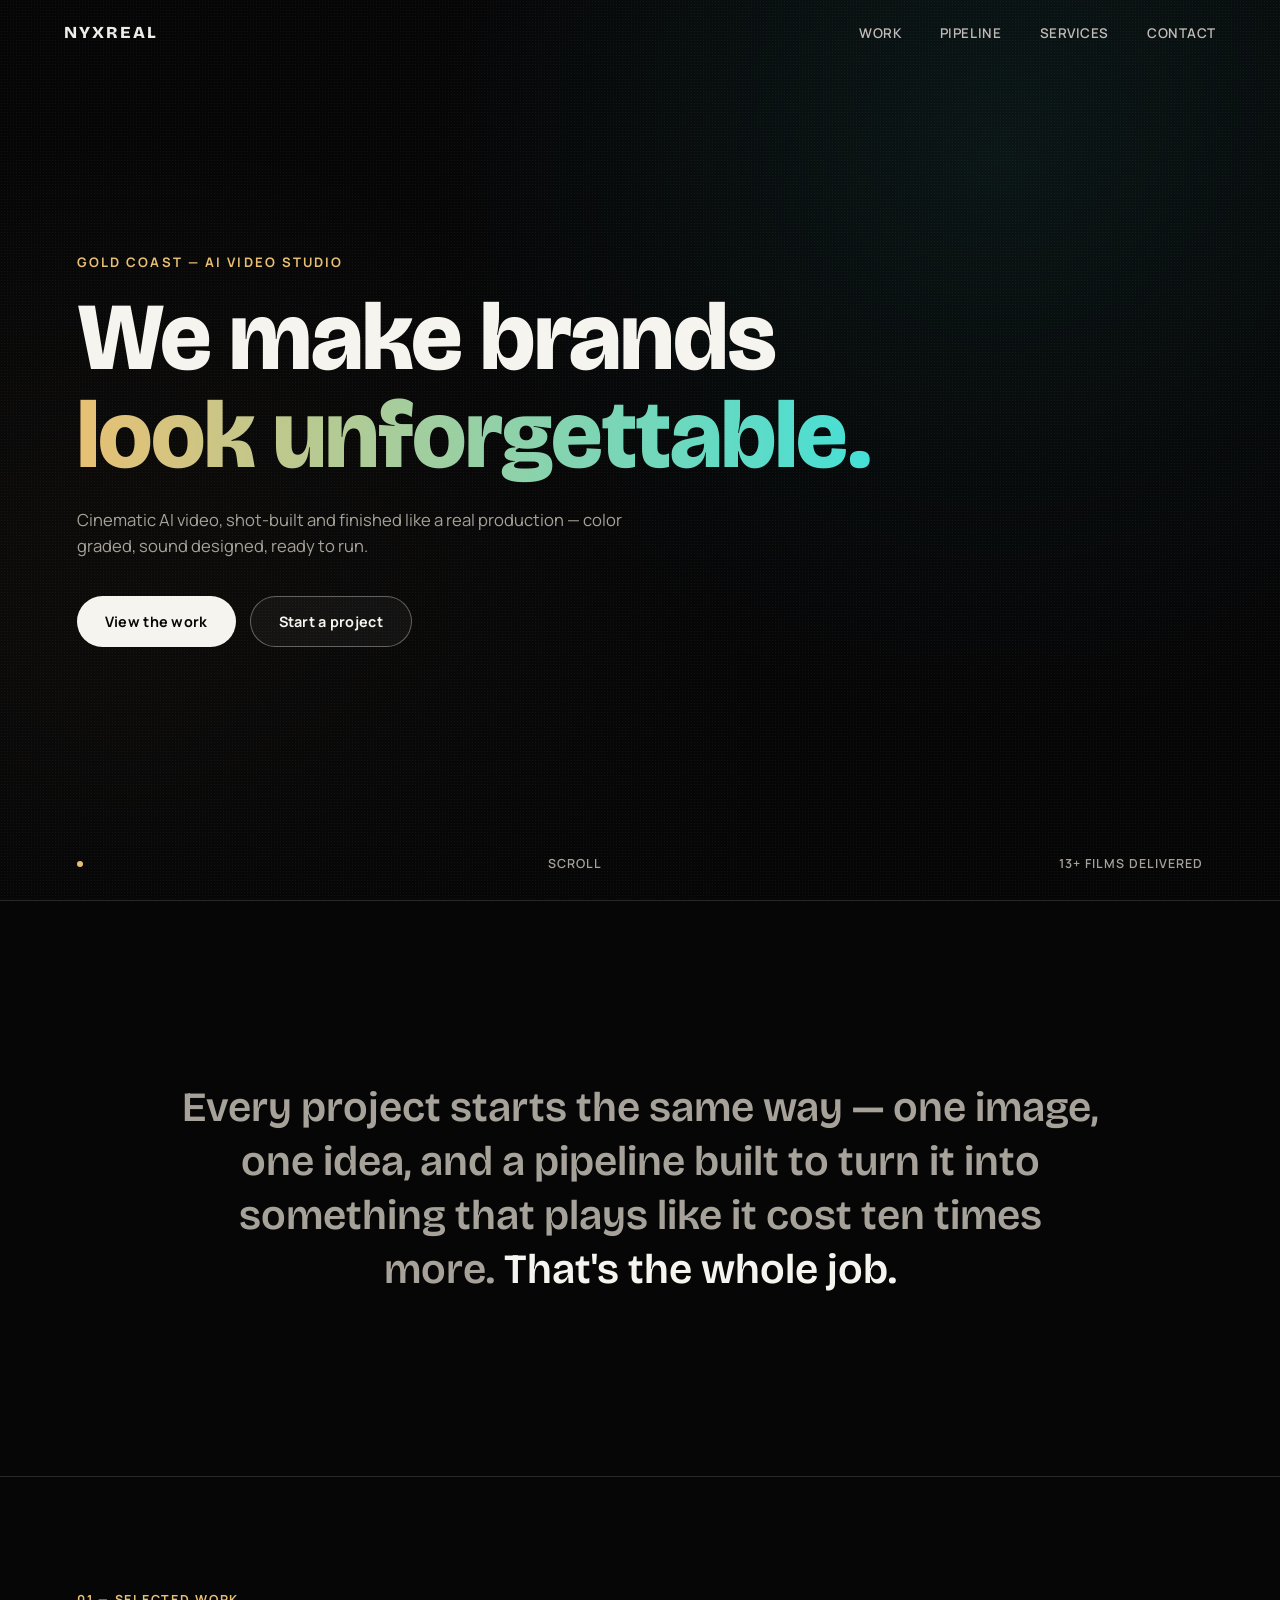
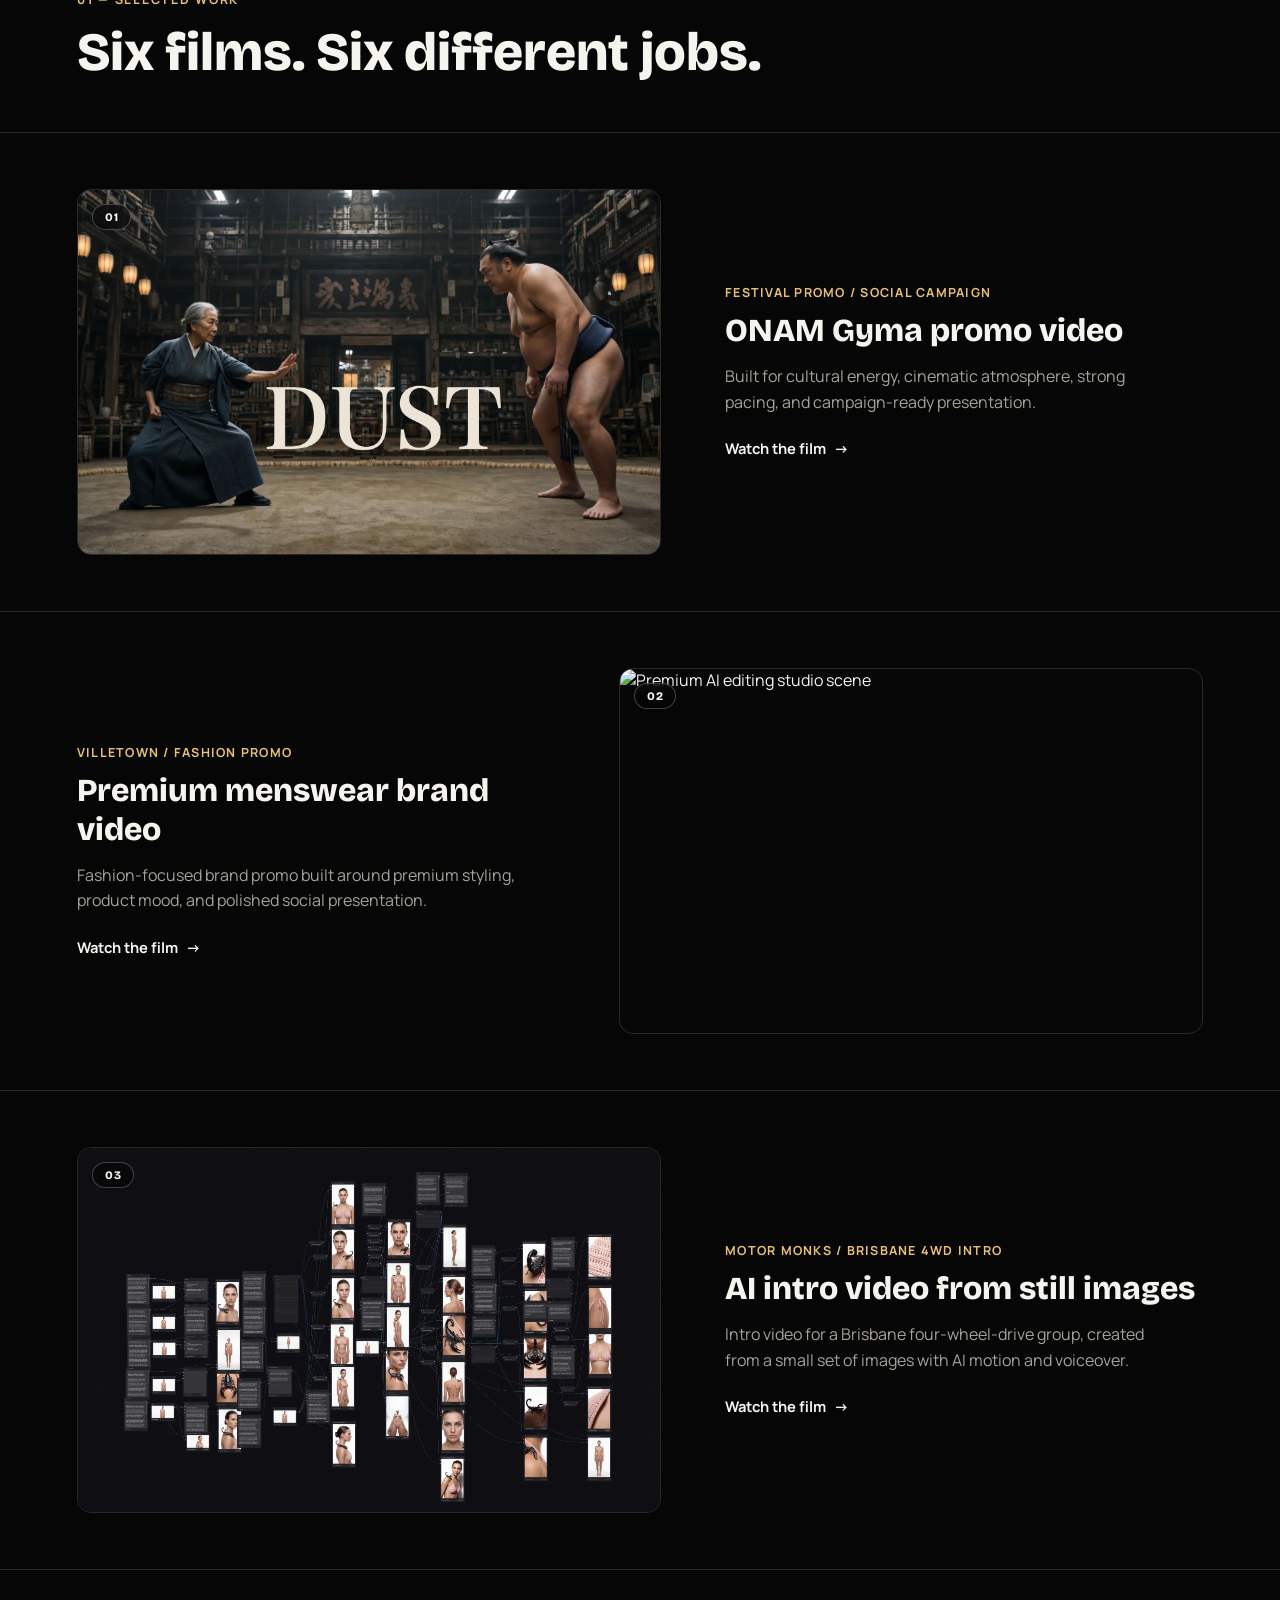
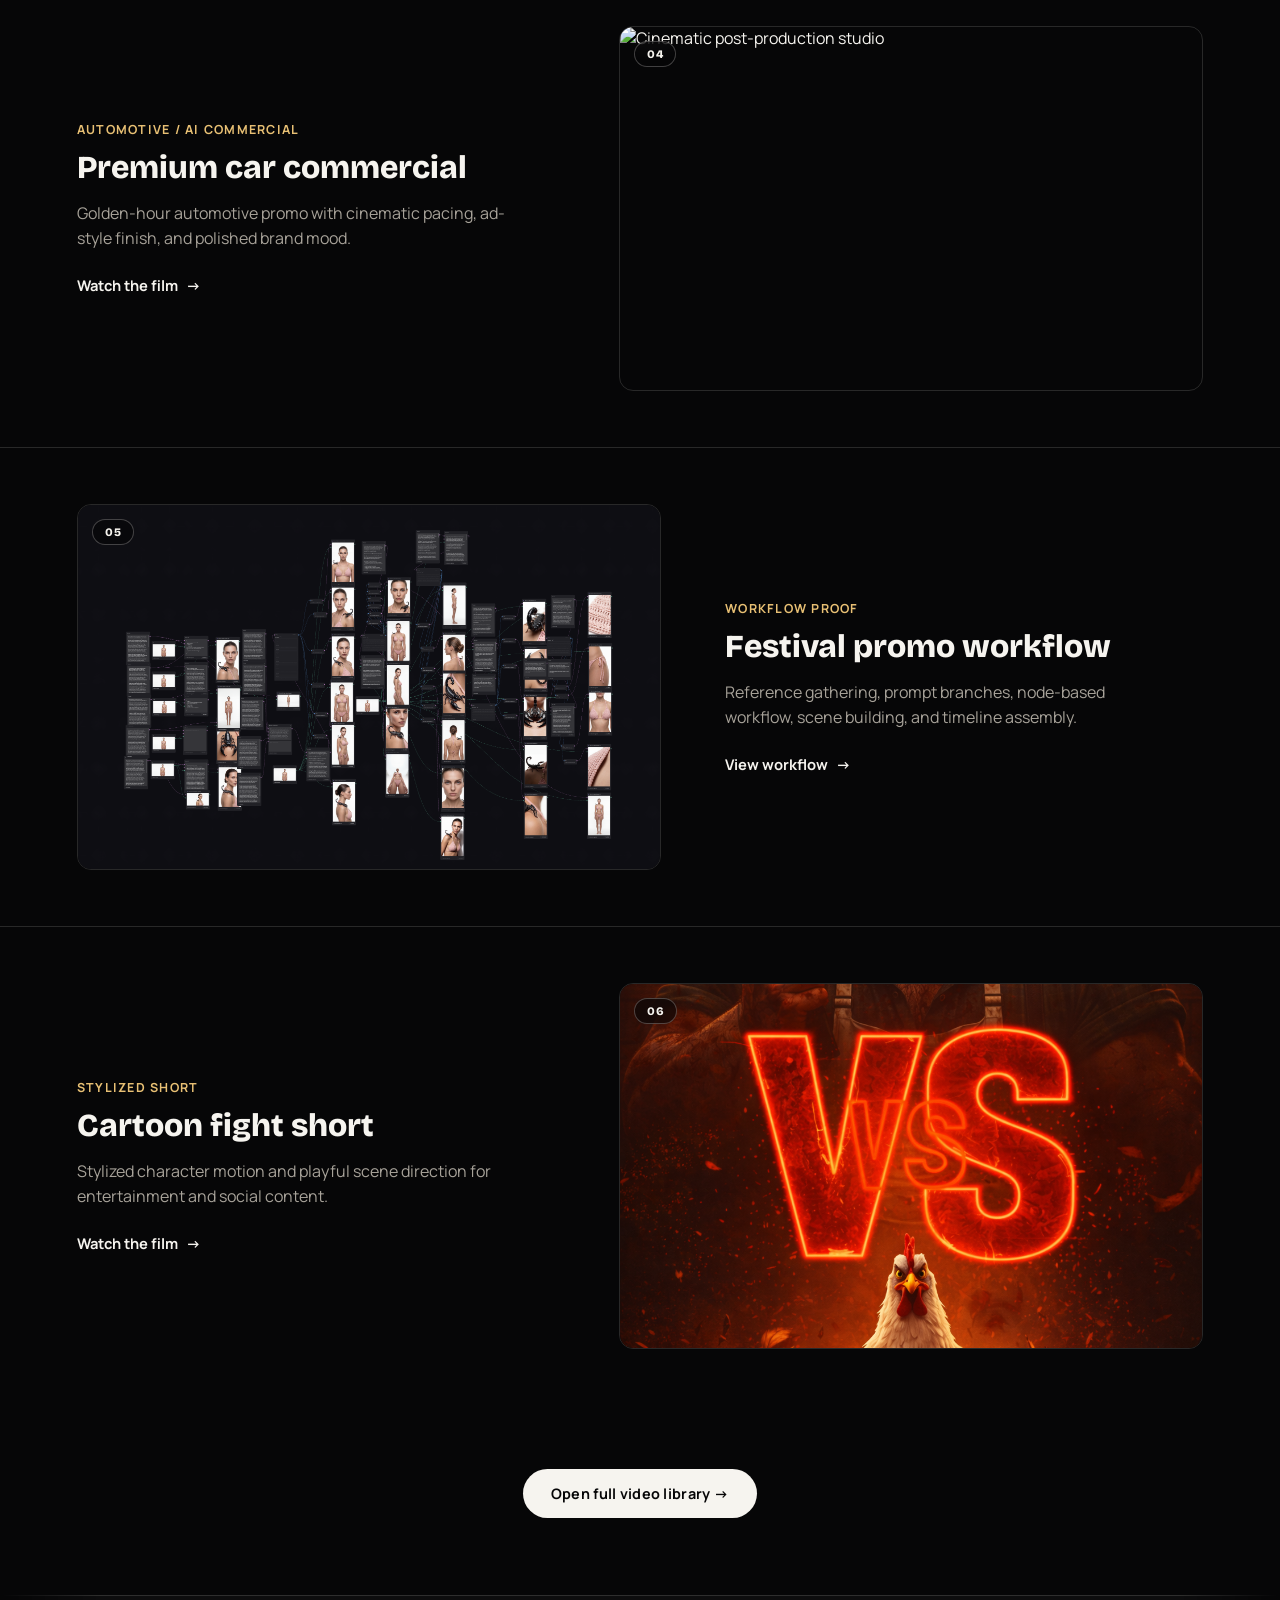
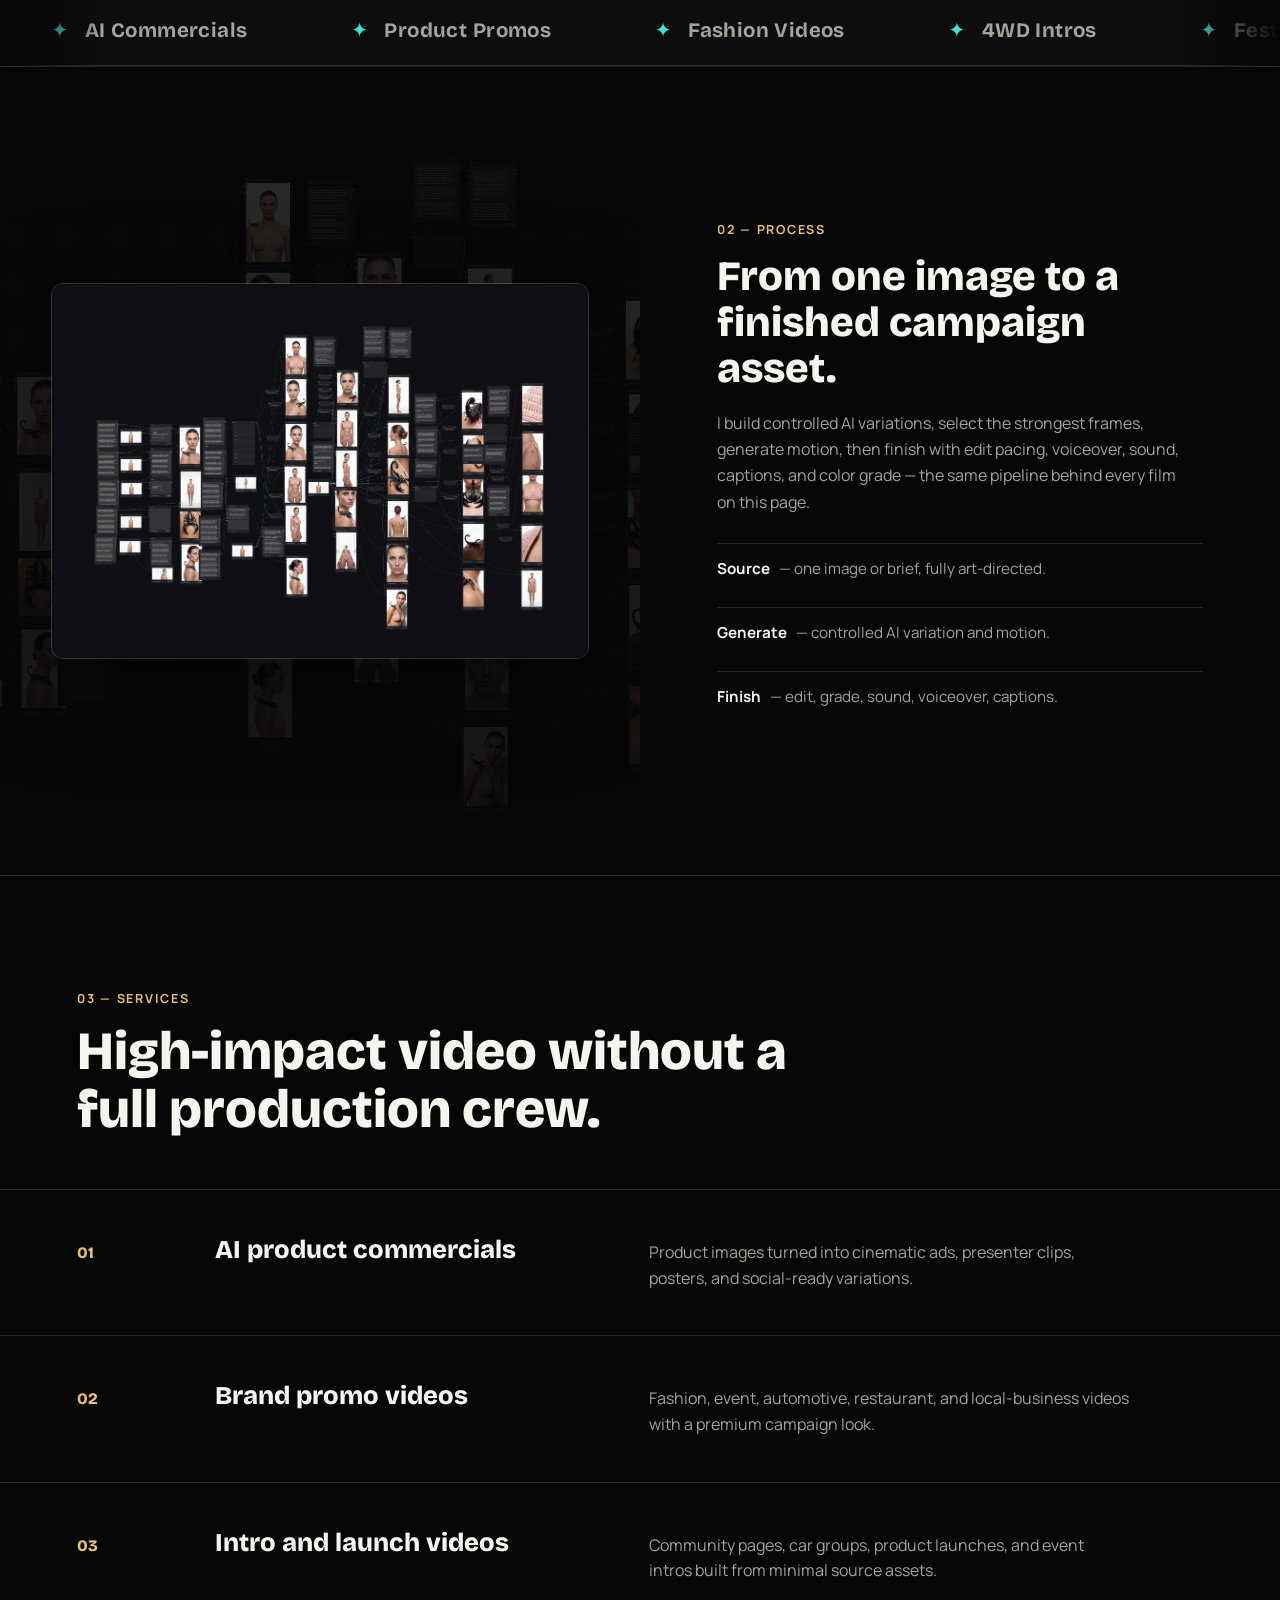
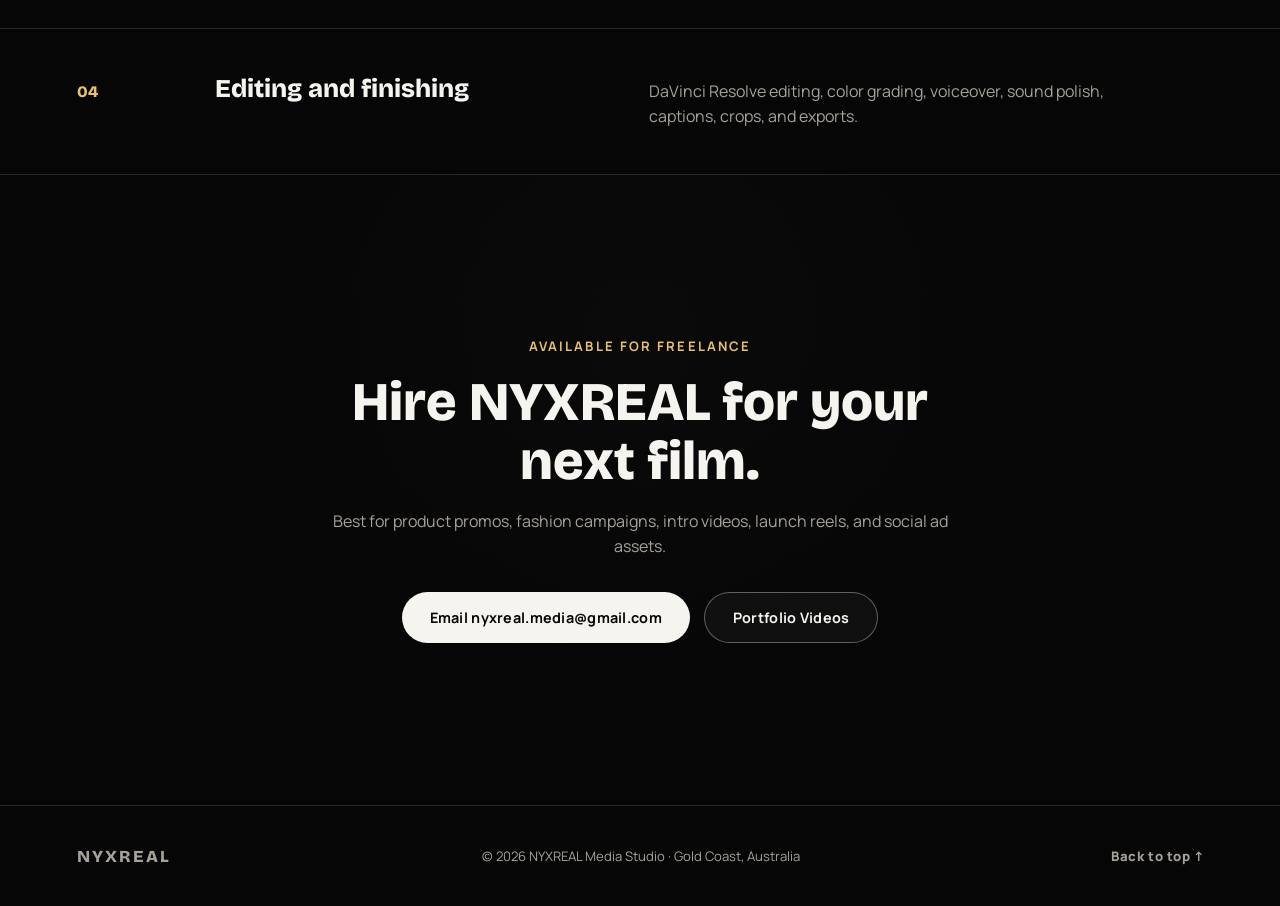
==== nyxreal-github-vercel-portfolio/new-portfolio.html @ f6c35527 "Add new cinematic portfolio (new-portfolio.html)" ====
<!doctype html>
<html lang="en">
  <head>
    <meta charset="utf-8" />
    <meta name="viewport" content="width=device-width, initial-scale=1" />
    <title>NYXREAL — Cinematic AI Video Studio</title>
    <meta
      name="description"
      content="NYXREAL Media Studio creates cinematic AI videos, product promos, brand films, intro videos, DaVinci Resolve edits, color grades, voiceovers, and social campaigns."
    />
    <link rel="preconnect" href="https://fonts.googleapis.com" />
    <link rel="preconnect" href="https://fonts.gstatic.com" crossorigin />
    <link
      href="https://fonts.googleapis.com/css2?family=Bricolage+Grotesque:wght@500;700;800&family=Manrope:wght@400;500;600;700;800&display=swap"
      rel="stylesheet"
    />
    <link rel="stylesheet" href="new-portfolio.css" />
  </head>
  <body>
    <header class="np-header">
      <a class="np-brand" href="#top" aria-label="NYXREAL Media Studio">NYXREAL</a>
      <button class="np-menu-btn" type="button" aria-expanded="false" aria-controls="np-nav">
        <span></span><span></span><span></span>
      </button>
      <nav class="np-nav" id="np-nav" aria-label="Primary navigation">
        <a href="#work">Work</a>
        <a href="#pipeline">Pipeline</a>
        <a href="#services">Services</a>
        <a href="#contact">Contact</a>
      </nav>
    </header>

    <main id="top">
      <!-- HERO -->
      <section class="np-hero" id="hero">
        <video class="np-bg-video" autoplay muted loop playsinline poster="assets/nyxreal-higgsfield-hero.png">
          <source src="https://cdn.openart.ai/openart-ai/production/2026-06/create-video/T88USujcOOt7A8rdBloU/02178230003416400000000000000000000ffffc0a841ada537bb_1782300208190_f89e0dc1.mp4" type="video/mp4" />
        </video>
        <div class="np-hero-scrim"></div>
        <div class="np-hero-grain"></div>

        <div class="np-hero-content">
          <p class="np-kicker">Gold Coast — AI Video Studio</p>
          <h1 class="np-hero-title">
            We make brands<br />
            <span>look unforgettable.</span>
          </h1>
          <p class="np-hero-sub">
            Cinematic AI video, shot-built and finished like a real production —
            color graded, sound designed, ready to run.
          </p>
          <div class="np-hero-actions">
            <a class="np-btn np-btn-fill" href="#work">View the work</a>
            <a class="np-btn np-btn-line" href="#contact">Start a project</a>
          </div>
        </div>

        <div class="np-hero-foot">
          <span class="np-scroll-dot"></span>
          <span>Scroll</span>
          <span class="np-hero-count">13+ films delivered</span>
        </div>
      </section>

      <!-- STATEMENT -->
      <section class="np-statement">
        <p>
          Every project starts the same way — one image, one idea, and a pipeline
          built to turn it into something that plays like it cost ten times more.
          <span>That's the whole job.</span>
        </p>
      </section>

      <!-- WORK -->
      <section class="np-work" id="work">
        <div class="np-section-label">
          <span class="np-tag">01 — Selected work</span>
          <h2>Six films. Six different jobs.</h2>
        </div>

        <article class="np-row">
          <div class="np-row-media">
            <img src="assets/still-sumo.jpg" alt="Festival promo cinematic still" />
            <span class="np-row-num">01</span>
          </div>
          <div class="np-row-copy">
            <p class="np-row-tag">Festival promo / social campaign</p>
            <h3>ONAM Gyma promo video</h3>
            <p>Built for cultural energy, cinematic atmosphere, strong pacing, and campaign-ready presentation.</p>
            <a class="np-row-link" href="https://drive.google.com/drive/folders/1z0q8BEkVdPZJqW-lro8Zuuxe_xa-SiEV" target="_blank" rel="noreferrer">Watch the film <span>→</span></a>
          </div>
        </article>

        <article class="np-row np-row-rev">
          <div class="np-row-media">
            <img src="assets/nyxreal-higgsfield-hero.png" alt="Premium AI editing studio scene" />
            <span class="np-row-num">02</span>
          </div>
          <div class="np-row-copy">
            <p class="np-row-tag">Villetown / fashion promo</p>
            <h3>Premium menswear brand video</h3>
            <p>Fashion-focused brand promo built around premium styling, product mood, and polished social presentation.</p>
            <a class="np-row-link" href="https://drive.google.com/drive/folders/1z0q8BEkVdPZJqW-lro8Zuuxe_xa-SiEV" target="_blank" rel="noreferrer">Watch the film <span>→</span></a>
          </div>
        </article>

        <article class="np-row">
          <div class="np-row-media">
            <img src="assets/pipeline-figmaweavy.png" alt="AI production workflow board" />
            <span class="np-row-num">03</span>
          </div>
          <div class="np-row-copy">
            <p class="np-row-tag">Motor Monks / Brisbane 4WD intro</p>
            <h3>AI intro video from still images</h3>
            <p>Intro video for a Brisbane four-wheel-drive group, created from a small set of images with AI motion and voiceover.</p>
            <a class="np-row-link" href="https://drive.google.com/drive/folders/1z0q8BEkVdPZJqW-lro8Zuuxe_xa-SiEV" target="_blank" rel="noreferrer">Watch the film <span>→</span></a>
          </div>
        </article>

        <article class="np-row np-row-rev">
          <div class="np-row-media">
            <img src="assets/nyxreal-higgsfield-hero.png" alt="Cinematic post-production studio" />
            <span class="np-row-num">04</span>
          </div>
          <div class="np-row-copy">
            <p class="np-row-tag">Automotive / AI commercial</p>
            <h3>Premium car commercial</h3>
            <p>Golden-hour automotive promo with cinematic pacing, ad-style finish, and polished brand mood.</p>
            <a class="np-row-link" href="https://drive.google.com/drive/folders/1z0q8BEkVdPZJqW-lro8Zuuxe_xa-SiEV" target="_blank" rel="noreferrer">Watch the film <span>→</span></a>
          </div>
        </article>

        <article class="np-row">
          <div class="np-row-media">
            <img src="assets/pipeline-figmaweavy.png" alt="AI workflow board showing scene generation" />
            <span class="np-row-num">05</span>
          </div>
          <div class="np-row-copy">
            <p class="np-row-tag">Workflow proof</p>
            <h3>Festival promo workflow</h3>
            <p>Reference gathering, prompt branches, node-based workflow, scene building, and timeline assembly.</p>
            <a class="np-row-link" href="https://drive.google.com/drive/folders/1z0q8BEkVdPZJqW-lro8Zuuxe_xa-SiEV" target="_blank" rel="noreferrer">View workflow <span>→</span></a>
          </div>
        </article>

        <article class="np-row np-row-rev">
          <div class="np-row-media">
            <img src="assets/chicken-cover.png" alt="Stylized AI short cover" />
            <span class="np-row-num">06</span>
          </div>
          <div class="np-row-copy">
            <p class="np-row-tag">Stylized short</p>
            <h3>Cartoon fight short</h3>
            <p>Stylized character motion and playful scene direction for entertainment and social content.</p>
            <a class="np-row-link" href="https://drive.google.com/drive/folders/1z0q8BEkVdPZJqW-lro8Zuuxe_xa-SiEV" target="_blank" rel="noreferrer">Watch the film <span>→</span></a>
          </div>
        </article>

        <div class="np-work-cta">
          <a class="np-btn np-btn-fill" href="https://drive.google.com/drive/folders/1z0q8BEkVdPZJqW-lro8Zuuxe_xa-SiEV" target="_blank" rel="noreferrer">Open full video library →</a>
        </div>
      </section>

      <!-- MARQUEE -->
      <section class="np-marquee" aria-label="Capabilities">
        <div class="np-marquee-track">
          <span>AI Commercials</span>
          <span>Product Promos</span>
          <span>Fashion Videos</span>
          <span>4WD Intros</span>
          <span>Festival Campaigns</span>
          <span>Voiceover</span>
          <span>DaVinci Resolve</span>
          <span>Color Grading</span>
          <span aria-hidden="true">AI Commercials</span>
          <span aria-hidden="true">Product Promos</span>
          <span aria-hidden="true">Fashion Videos</span>
          <span aria-hidden="true">4WD Intros</span>
          <span aria-hidden="true">Festival Campaigns</span>
          <span aria-hidden="true">Voiceover</span>
          <span aria-hidden="true">DaVinci Resolve</span>
          <span aria-hidden="true">Color Grading</span>
        </div>
      </section>

      <!-- PIPELINE -->
      <section class="np-pipeline" id="pipeline">
        <div class="np-pipeline-media">
          <video class="np-bg-video" autoplay muted loop playsinline poster="assets/pipeline-figmaweavy.png">
            <source src="https://cdn.openart.ai/openart-ai/production/2026-06/create-video/T88USujcOOt7A8rdBloU/02178230003416400000000000000000000ffffc0a841ada537bb_1782300208190_f89e0dc1.mp4" type="video/mp4" />
          </video>
          <div class="np-pipeline-scrim"></div>
          <img class="np-pipeline-board" src="assets/pipeline-figmaweavy.png" alt="NYXREAL AI production pipeline board" />
        </div>
        <div class="np-pipeline-copy">
          <span class="np-tag">02 — Process</span>
          <h2>From one image to a finished campaign asset.</h2>
          <p>
            I build controlled AI variations, select the strongest frames, generate
            motion, then finish with edit pacing, voiceover, sound, captions, and
            color grade — the same pipeline behind every film on this page.
          </p>
          <ol class="np-pipeline-steps">
            <li><strong>Source</strong> — one image or brief, fully art-directed.</li>
            <li><strong>Generate</strong> — controlled AI variation and motion.</li>
            <li><strong>Finish</strong> — edit, grade, sound, voiceover, captions.</li>
          </ol>
        </div>
      </section>

      <!-- SERVICES -->
      <section class="np-services" id="services">
        <div class="np-section-label">
          <span class="np-tag">03 — Services</span>
          <h2>High-impact video without a full production crew.</h2>
        </div>
        <div class="np-service-list">
          <article class="np-service">
            <span class="np-service-num">01</span>
            <h3>AI product commercials</h3>
            <p>Product images turned into cinematic ads, presenter clips, posters, and social-ready variations.</p>
          </article>
          <article class="np-service">
            <span class="np-service-num">02</span>
            <h3>Brand promo videos</h3>
            <p>Fashion, event, automotive, restaurant, and local-business videos with a premium campaign look.</p>
          </article>
          <article class="np-service">
            <span class="np-service-num">03</span>
            <h3>Intro and launch videos</h3>
            <p>Community pages, car groups, product launches, and event intros built from minimal source assets.</p>
          </article>
          <article class="np-service">
            <span class="np-service-num">04</span>
            <h3>Editing and finishing</h3>
            <p>DaVinci Resolve editing, color grading, voiceover, sound polish, captions, crops, and exports.</p>
          </article>
        </div>
      </section>

      <!-- CONTACT -->
      <section class="np-contact" id="contact">
        <video class="np-bg-video" autoplay muted loop playsinline poster="assets/nyxreal-higgsfield-hero.png">
          <source src="https://cdn.openart.ai/openart-ai/production/2026-06/create-video/T88USujcOOt7A8rdBloU/02178230003416400000000000000000000ffffc0a841ada537bb_1782300208190_f89e0dc1.mp4" type="video/mp4" />
        </video>
        <div class="np-contact-scrim"></div>
        <div class="np-contact-content">
          <p class="np-kicker">Available for freelance</p>
          <h2>Hire NYXREAL for your next film.</h2>
          <p>Best for product promos, fashion campaigns, intro videos, launch reels, and social ad assets.</p>
          <div class="np-hero-actions">
            <a class="np-btn np-btn-fill" href="mailto:nyxreal.media@gmail.com">Email nyxreal.media@gmail.com</a>
            <a class="np-btn np-btn-line" href="https://drive.google.com/drive/folders/1z0q8BEkVdPZJqW-lro8Zuuxe_xa-SiEV" target="_blank" rel="noreferrer">Portfolio Videos</a>
          </div>
        </div>
      </section>

      <footer class="np-footer">
        <a class="np-brand" href="#top">NYXREAL</a>
        <p>© 2026 NYXREAL Media Studio · Gold Coast, Australia</p>
        <a class="np-back-top" href="#top">Back to top ↑</a>
      </footer>
    </main>

    <script>
      var npMenuBtn = document.querySelector(".np-menu-btn");
      var npNav = document.getElementById("np-nav");
      if (npMenuBtn && npNav) {
        npMenuBtn.addEventListener("click", function () {
          var open = npNav.classList.toggle("is-open");
          npMenuBtn.setAttribute("aria-expanded", open ? "true" : "false");
        });
        npNav.querySelectorAll("a").forEach(function (a) {
          a.addEventListener("click", function () {
            npNav.classList.remove("is-open");
            npMenuBtn.setAttribute("aria-expanded", "false");
          });
        });
      }
    </script>
  </body>
</html>
---- nyxreal-github-vercel-portfolio/new-portfolio.css ----
:root {
  --bg: #060607;
  --ink: #f6f4ef;
  --muted: #a7a299;
  --line: rgba(246, 244, 239, 0.14);
  --gold: #e8c074;
  --teal: #45e0d6;
  --font-display: "Bricolage Grotesque", "Segoe UI", system-ui, sans-serif;
  --font-body: "Manrope", "Segoe UI", system-ui, sans-serif;
}

* { box-sizing: border-box; }
html { scroll-behavior: smooth; }

body {
  margin: 0;
  background: var(--bg);
  color: var(--ink);
  font-family: var(--font-body);
  -webkit-font-smoothing: antialiased;
}

img { max-width: 100%; display: block; }

a { color: inherit; text-decoration: none; }

/* HEADER */
.np-header {
  position: fixed;
  top: 0;
  left: 0;
  right: 0;
  z-index: 50;
  display: flex;
  align-items: center;
  justify-content: space-between;
  padding: 22px clamp(20px, 5vw, 64px);
  mix-blend-mode: difference;
}

.np-brand {
  font-family: var(--font-display);
  font-weight: 800;
  font-size: 1.05rem;
  letter-spacing: 0.12em;
  text-transform: uppercase;
}

.np-nav {
  display: flex;
  gap: clamp(20px, 3vw, 40px);
  font-size: 0.84rem;
  font-weight: 600;
  letter-spacing: 0.04em;
  text-transform: uppercase;
}

.np-nav a { opacity: 0.82; transition: opacity 180ms ease; }
.np-nav a:hover { opacity: 1; }

.np-menu-btn {
  display: none;
  flex-direction: column;
  gap: 5px;
  background: none;
  border: 0;
  cursor: pointer;
  padding: 6px;
}
.np-menu-btn span { width: 22px; height: 2px; background: var(--ink); display: block; }

/* HERO */
.np-hero {
  position: relative;
  min-height: 100vh;
  display: flex;
  flex-direction: column;
  justify-content: center;
  overflow: hidden;
  isolation: isolate;
}

.np-bg-video {
  position: absolute;
  inset: 0;
  z-index: -3;
  width: 100%;
  height: 100%;
  object-fit: cover;
  filter: saturate(1.1) contrast(1.08) brightness(0.82);
}

.np-hero-scrim {
  position: absolute;
  inset: 0;
  z-index: -2;
  background:
    linear-gradient(180deg, rgba(6, 6, 7, 0.55) 0%, rgba(6, 6, 7, 0.78) 70%, rgba(6, 6, 7, 0.96) 100%),
    radial-gradient(circle at 78% 18%, rgba(69, 224, 214, 0.18), transparent 45%),
    radial-gradient(circle at 10% 85%, rgba(232, 192, 116, 0.16), transparent 45%);
}

.np-hero-grain {
  position: absolute;
  inset: 0;
  z-index: -1;
  opacity: 0.05;
  background-image: radial-gradient(rgba(255, 255, 255, 0.9) 1px, transparent 1px);
  background-size: 3px 3px;
  pointer-events: none;
}

.np-hero-content {
  position: relative;
  z-index: 1;
  padding: 0 clamp(20px, 6vw, 80px);
  max-width: 1100px;
}

.np-kicker {
  margin: 0 0 18px;
  color: var(--gold);
  font-size: 0.82rem;
  font-weight: 700;
  letter-spacing: 0.16em;
  text-transform: uppercase;
}

.np-hero-title {
  margin: 0 0 22px;
  font-family: var(--font-display);
  font-weight: 800;
  font-size: clamp(2.6rem, 7.5vw, 6.4rem);
  line-height: 1.02;
  letter-spacing: -0.01em;
}

.np-hero-title span {
  background: linear-gradient(90deg, var(--gold), var(--teal));
  -webkit-background-clip: text;
  background-clip: text;
  color: transparent;
}

.np-hero-sub {
  max-width: 560px;
  margin: 0 0 36px;
  color: var(--muted);
  font-size: clamp(1rem, 1.3vw, 1.18rem);
  line-height: 1.6;
}

.np-hero-actions { display: flex; flex-wrap: wrap; gap: 14px; }

.np-btn {
  display: inline-flex;
  align-items: center;
  gap: 8px;
  padding: 15px 28px;
  border-radius: 999px;
  font-size: 0.9rem;
  font-weight: 700;
  letter-spacing: 0.02em;
  transition: transform 200ms ease, box-shadow 200ms ease, border-color 200ms ease, background 200ms ease;
}

.np-btn-fill {
  background: var(--ink);
  color: #060607;
}
.np-btn-fill:hover { transform: translateY(-2px); box-shadow: 0 22px 50px rgba(246, 244, 239, 0.18); }

.np-btn-line {
  border: 1px solid rgba(246, 244, 239, 0.35);
  background: rgba(246, 244, 239, 0.04);
}
.np-btn-line:hover { border-color: var(--gold); transform: translateY(-2px); }

.np-hero-foot {
  position: absolute;
  bottom: 28px;
  left: 0;
  right: 0;
  z-index: 1;
  display: flex;
  align-items: center;
  justify-content: space-between;
  padding: 0 clamp(20px, 6vw, 80px);
  color: var(--muted);
  font-size: 0.78rem;
  font-weight: 600;
  letter-spacing: 0.08em;
  text-transform: uppercase;
}

.np-scroll-dot {
  display: inline-block;
  width: 6px;
  height: 6px;
  margin-right: 8px;
  border-radius: 50%;
  background: var(--gold);
  animation: np-pulse 1.8s ease-in-out infinite;
}

@keyframes np-pulse {
  0%, 100% { opacity: 0.4; transform: scale(0.85); }
  50% { opacity: 1; transform: scale(1.15); }
}

/* STATEMENT */
.np-statement {
  padding: clamp(80px, 14vw, 180px) clamp(20px, 6vw, 80px);
  border-top: 1px solid var(--line);
  border-bottom: 1px solid var(--line);
}

.np-statement p {
  max-width: 920px;
  margin: 0 auto;
  font-family: var(--font-display);
  font-weight: 600;
  font-size: clamp(1.5rem, 3.4vw, 2.6rem);
  line-height: 1.3;
  color: var(--muted);
  text-align: center;
}

.np-statement span { color: var(--ink); }

/* SECTION LABEL */
.np-section-label {
  padding: clamp(60px, 9vw, 110px) clamp(20px, 6vw, 80px) clamp(30px, 5vw, 50px);
}

.np-tag {
  display: inline-block;
  margin-bottom: 16px;
  color: var(--gold);
  font-size: 0.78rem;
  font-weight: 700;
  letter-spacing: 0.14em;
  text-transform: uppercase;
}

.np-section-label h2 {
  margin: 0;
  max-width: 760px;
  font-family: var(--font-display);
  font-weight: 800;
  font-size: clamp(1.9rem, 4.2vw, 3.4rem);
  line-height: 1.08;
}

/* WORK ROWS */
.np-work { padding-bottom: clamp(40px, 6vw, 80px); }

.np-row {
  display: grid;
  grid-template-columns: 1.1fr 0.9fr;
  align-items: center;
  gap: clamp(24px, 5vw, 64px);
  padding: clamp(28px, 5vw, 56px) clamp(20px, 6vw, 80px);
  border-top: 1px solid var(--line);
}

.np-row-rev { grid-template-columns: 0.9fr 1.1fr; }
.np-row-rev .np-row-media { order: 2; }
.np-row-rev .np-row-copy { order: 1; }

.np-row-media {
  position: relative;
  overflow: hidden;
  border-radius: 14px;
  border: 1px solid var(--line);
}

.np-row-media img {
  width: 100%;
  aspect-ratio: 16/10;
  object-fit: cover;
  transition: transform 700ms ease;
}

.np-row:hover .np-row-media img { transform: scale(1.06); }

.np-row-num {
  position: absolute;
  top: 14px;
  left: 14px;
  z-index: 2;
  border: 1px solid rgba(246, 244, 239, 0.25);
  border-radius: 999px;
  background: rgba(6, 6, 7, 0.6);
  backdrop-filter: blur(8px);
  padding: 5px 12px;
  font-family: var(--font-display);
  font-size: 0.72rem;
  font-weight: 800;
  letter-spacing: 0.06em;
}

.np-row-tag {
  margin: 0 0 10px;
  color: var(--gold);
  font-size: 0.78rem;
  font-weight: 700;
  letter-spacing: 0.1em;
  text-transform: uppercase;
}

.np-row-copy h3 {
  margin: 0 0 14px;
  font-family: var(--font-display);
  font-weight: 800;
  font-size: clamp(1.4rem, 2.6vw, 2rem);
}

.np-row-copy p:not(.np-row-tag) {
  margin: 0 0 22px;
  color: var(--muted);
  line-height: 1.6;
  max-width: 440px;
}

.np-row-link {
  display: inline-flex;
  align-items: center;
  gap: 8px;
  font-weight: 700;
  font-size: 0.92rem;
  border-bottom: 1px solid transparent;
  transition: border-color 180ms ease, color 180ms ease;
}
.np-row-link:hover { color: var(--gold); border-color: var(--gold); }
.np-row-link span { transition: transform 180ms ease; }
.np-row-link:hover span { transform: translateX(4px); }

.np-work-cta {
  display: flex;
  justify-content: center;
  padding: clamp(40px, 6vw, 64px) clamp(20px, 6vw, 80px) 0;
}

/* MARQUEE */
.np-marquee {
  position: relative;
  display: flex;
  overflow: hidden;
  border-top: 1px solid var(--line);
  border-bottom: 1px solid var(--line);
  background: rgba(255, 255, 255, 0.03);
  mask-image: linear-gradient(90deg, transparent, #000 8%, #000 92%, transparent);
  -webkit-mask-image: linear-gradient(90deg, transparent, #000 8%, #000 92%, transparent);
}

.np-marquee-track {
  display: flex;
  flex-shrink: 0;
  gap: 1px;
  animation: np-marquee-scroll 32s linear infinite;
}

.np-marquee span {
  min-width: max-content;
  padding: 22px clamp(20px, 4vw, 52px);
  font-family: var(--font-display);
  font-weight: 700;
  font-size: clamp(1rem, 1.6vw, 1.3rem);
  letter-spacing: 0.02em;
  color: var(--muted);
}

.np-marquee span::before {
  margin-right: 16px;
  color: var(--teal);
  content: "✦";
}

@keyframes np-marquee-scroll {
  0% { transform: translateX(0); }
  100% { transform: translateX(-50%); }
}

@media (prefers-reduced-motion: reduce) {
  .np-marquee-track { animation: none; }
}

/* PIPELINE */
.np-pipeline {
  display: grid;
  grid-template-columns: 1fr 1fr;
  min-height: 90vh;
  border-top: 1px solid var(--line);
  border-bottom: 1px solid var(--line);
}

.np-pipeline-media {
  position: relative;
  overflow: hidden;
  display: flex;
  align-items: center;
  justify-content: center;
}

.np-pipeline-scrim {
  position: absolute;
  inset: 0;
  z-index: 0;
  background: linear-gradient(180deg, rgba(6, 6, 7, 0.78), rgba(6, 6, 7, 0.92));
}

.np-pipeline-media .np-bg-video { z-index: -1; filter: saturate(1.1) contrast(1.05) brightness(0.7); }

.np-pipeline-board {
  position: relative;
  z-index: 1;
  width: 84%;
  border: 1px solid rgba(246, 244, 239, 0.18);
  border-radius: 12px;
  box-shadow: 0 30px 90px rgba(0, 0, 0, 0.5);
}

.np-pipeline-copy {
  padding: clamp(40px, 6vw, 80px);
  display: flex;
  flex-direction: column;
  justify-content: center;
}

.np-pipeline-copy h2 {
  margin: 0 0 18px;
  font-family: var(--font-display);
  font-weight: 800;
  font-size: clamp(1.8rem, 3.4vw, 2.6rem);
  line-height: 1.1;
}

.np-pipeline-copy > p {
  margin: 0 0 28px;
  color: var(--muted);
  line-height: 1.65;
  max-width: 480px;
}

.np-pipeline-steps {
  margin: 0;
  padding: 0;
  list-style: none;
  display: flex;
  flex-direction: column;
  gap: 14px;
}

.np-pipeline-steps li {
  padding: 14px 0;
  border-top: 1px solid var(--line);
  color: var(--muted);
  font-size: 0.95rem;
}

.np-pipeline-steps strong { color: var(--ink); margin-right: 6px; }

/* SERVICES */
.np-service-list {
  border-top: 1px solid var(--line);
}

.np-service {
  position: relative;
  display: grid;
  grid-template-columns: 100px 1fr 1.4fr;
  align-items: baseline;
  gap: clamp(16px, 3vw, 40px);
  padding: clamp(26px, 4vw, 44px) clamp(20px, 6vw, 80px);
  border-bottom: 1px solid var(--line);
  transition: background 220ms ease;
}

.np-service:hover { background: rgba(255, 255, 255, 0.03); }

.np-service-num {
  font-family: var(--font-display);
  font-weight: 800;
  font-size: 1rem;
  color: var(--gold);
  letter-spacing: 0.04em;
}

.np-service h3 {
  margin: 0;
  font-family: var(--font-display);
  font-weight: 800;
  font-size: clamp(1.2rem, 2vw, 1.6rem);
}

.np-service p {
  margin: 0;
  color: var(--muted);
  line-height: 1.6;
  max-width: 480px;
}

/* CONTACT */
.np-contact {
  position: relative;
  min-height: 70vh;
  display: flex;
  align-items: center;
  justify-content: center;
  overflow: hidden;
  text-align: center;
}

.np-contact .np-bg-video { filter: saturate(1.1) contrast(1.05) brightness(0.75); }

.np-contact-scrim {
  position: absolute;
  inset: 0;
  z-index: -1;
  background:
    linear-gradient(180deg, rgba(6, 6, 7, 0.82), rgba(6, 6, 7, 0.94)),
    radial-gradient(circle at 50% 30%, rgba(232, 192, 116, 0.14), transparent 50%);
}

.np-contact-content {
  position: relative;
  z-index: 1;
  padding: clamp(40px, 6vw, 80px) clamp(20px, 6vw, 60px);
  max-width: 760px;
}

.np-contact-content h2 {
  margin: 14px 0 18px;
  font-family: var(--font-display);
  font-weight: 800;
  font-size: clamp(2rem, 4.6vw, 3.4rem);
  line-height: 1.08;
}

.np-contact-content > p:not(.np-kicker) {
  margin: 0 0 32px;
  color: var(--muted);
  line-height: 1.6;
}

.np-contact .np-hero-actions { justify-content: center; }

/* FOOTER */
.np-footer {
  display: flex;
  flex-wrap: wrap;
  align-items: center;
  justify-content: space-between;
  gap: 16px;
  padding: 28px clamp(20px, 6vw, 80px);
  border-top: 1px solid var(--line);
  color: var(--muted);
  font-size: 0.82rem;
}

.np-back-top {
  font-weight: 800;
  letter-spacing: 0.04em;
  transition: color 180ms ease;
}
.np-back-top:hover { color: var(--gold); }

/* RESPONSIVE */
@media (max-width: 900px) {
  .np-row, .np-row-rev { grid-template-columns: 1fr; }
  .np-row-rev .np-row-media, .np-row-rev .np-row-copy { order: initial; }
  .np-pipeline { grid-template-columns: 1fr; }
  .np-pipeline-media { min-height: 50vh; }
  .np-service { grid-template-columns: 1fr; gap: 8px; }
}

@media (max-width: 720px) {
  .np-nav {
    position: fixed;
    inset: 0 0 0 auto;
    width: 78%;
    height: 100vh;
    flex-direction: column;
    justify-content: center;
    align-items: flex-start;
    gap: 28px;
    padding: 0 32px;
    background: rgba(6, 6, 7, 0.97);
    transform: translateX(100%);
    transition: transform 260ms ease;
    mix-blend-mode: normal;
  }
  .np-nav.is-open { transform: translateX(0); }
  .np-menu-btn { display: flex; mix-blend-mode: normal; }
  .np-header { mix-blend-mode: normal; }
  .np-footer { flex-direction: column; align-items: flex-start; text-align: left; }
}
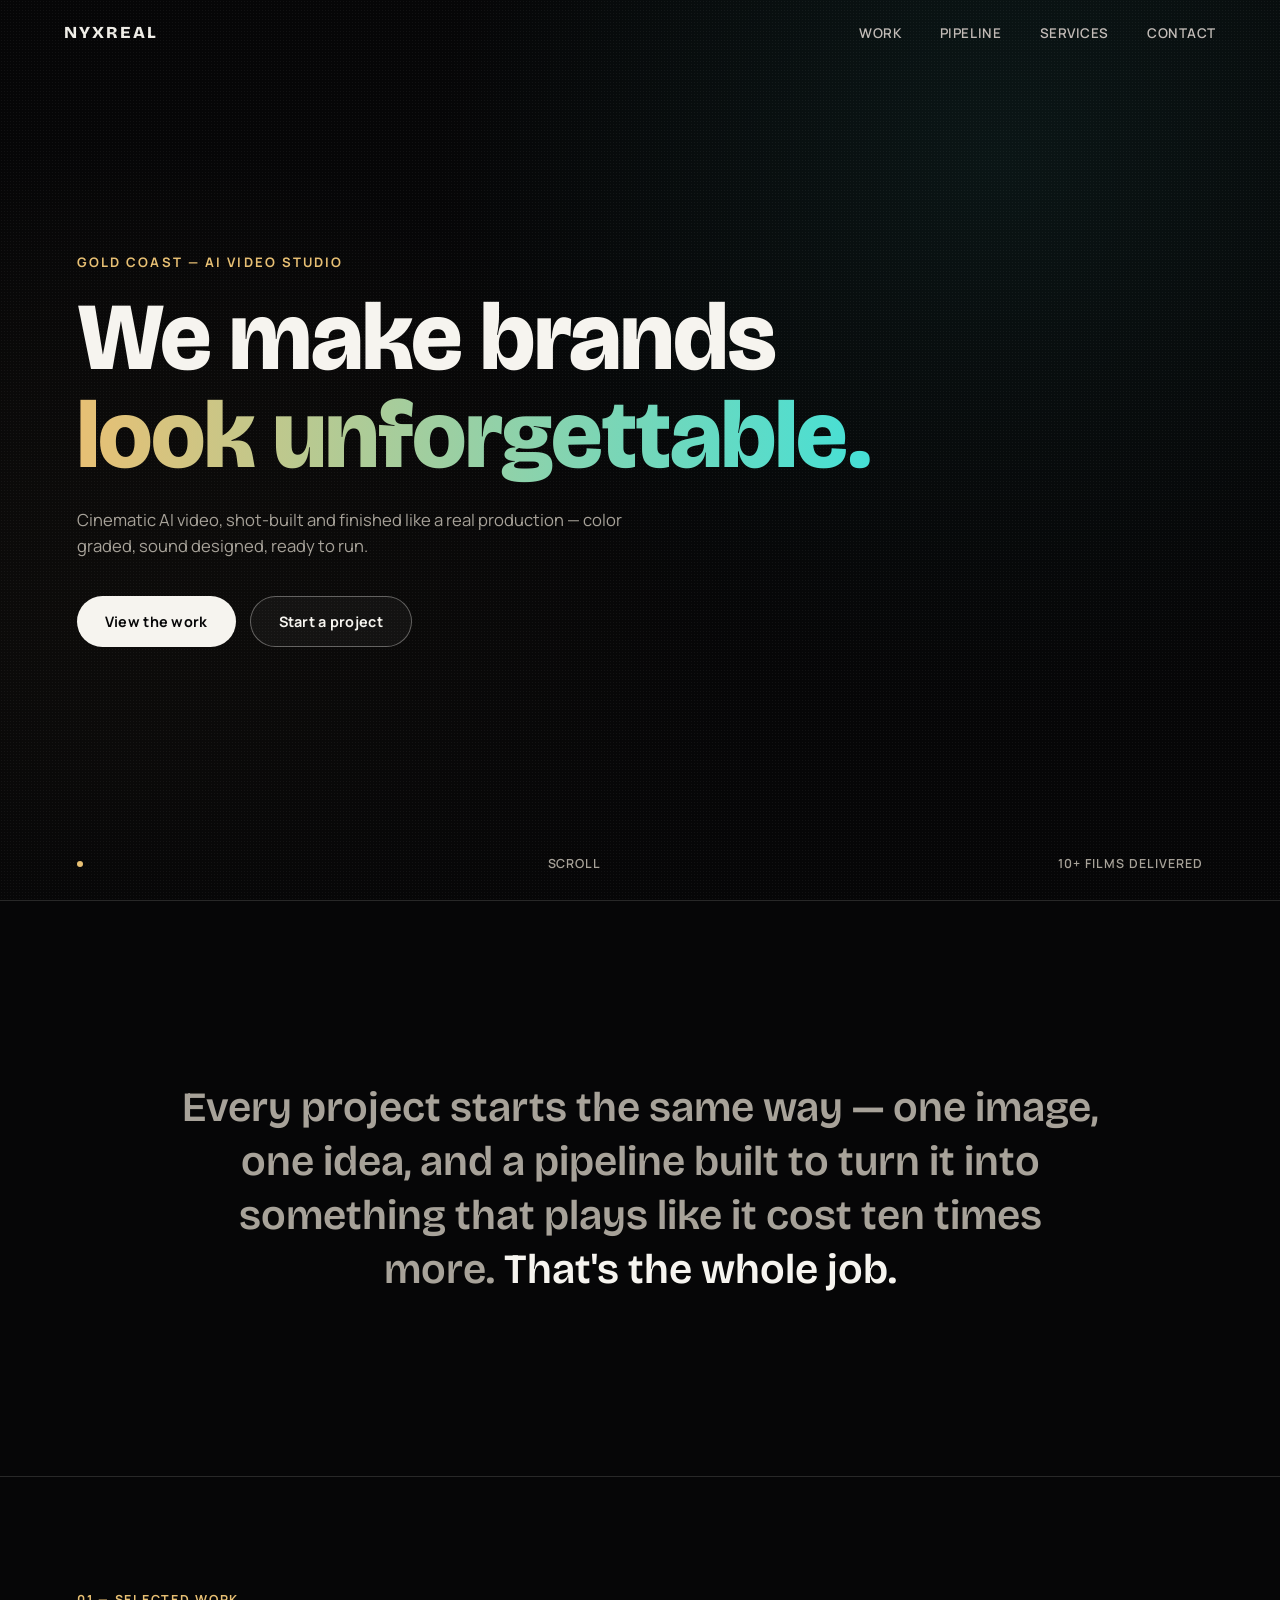
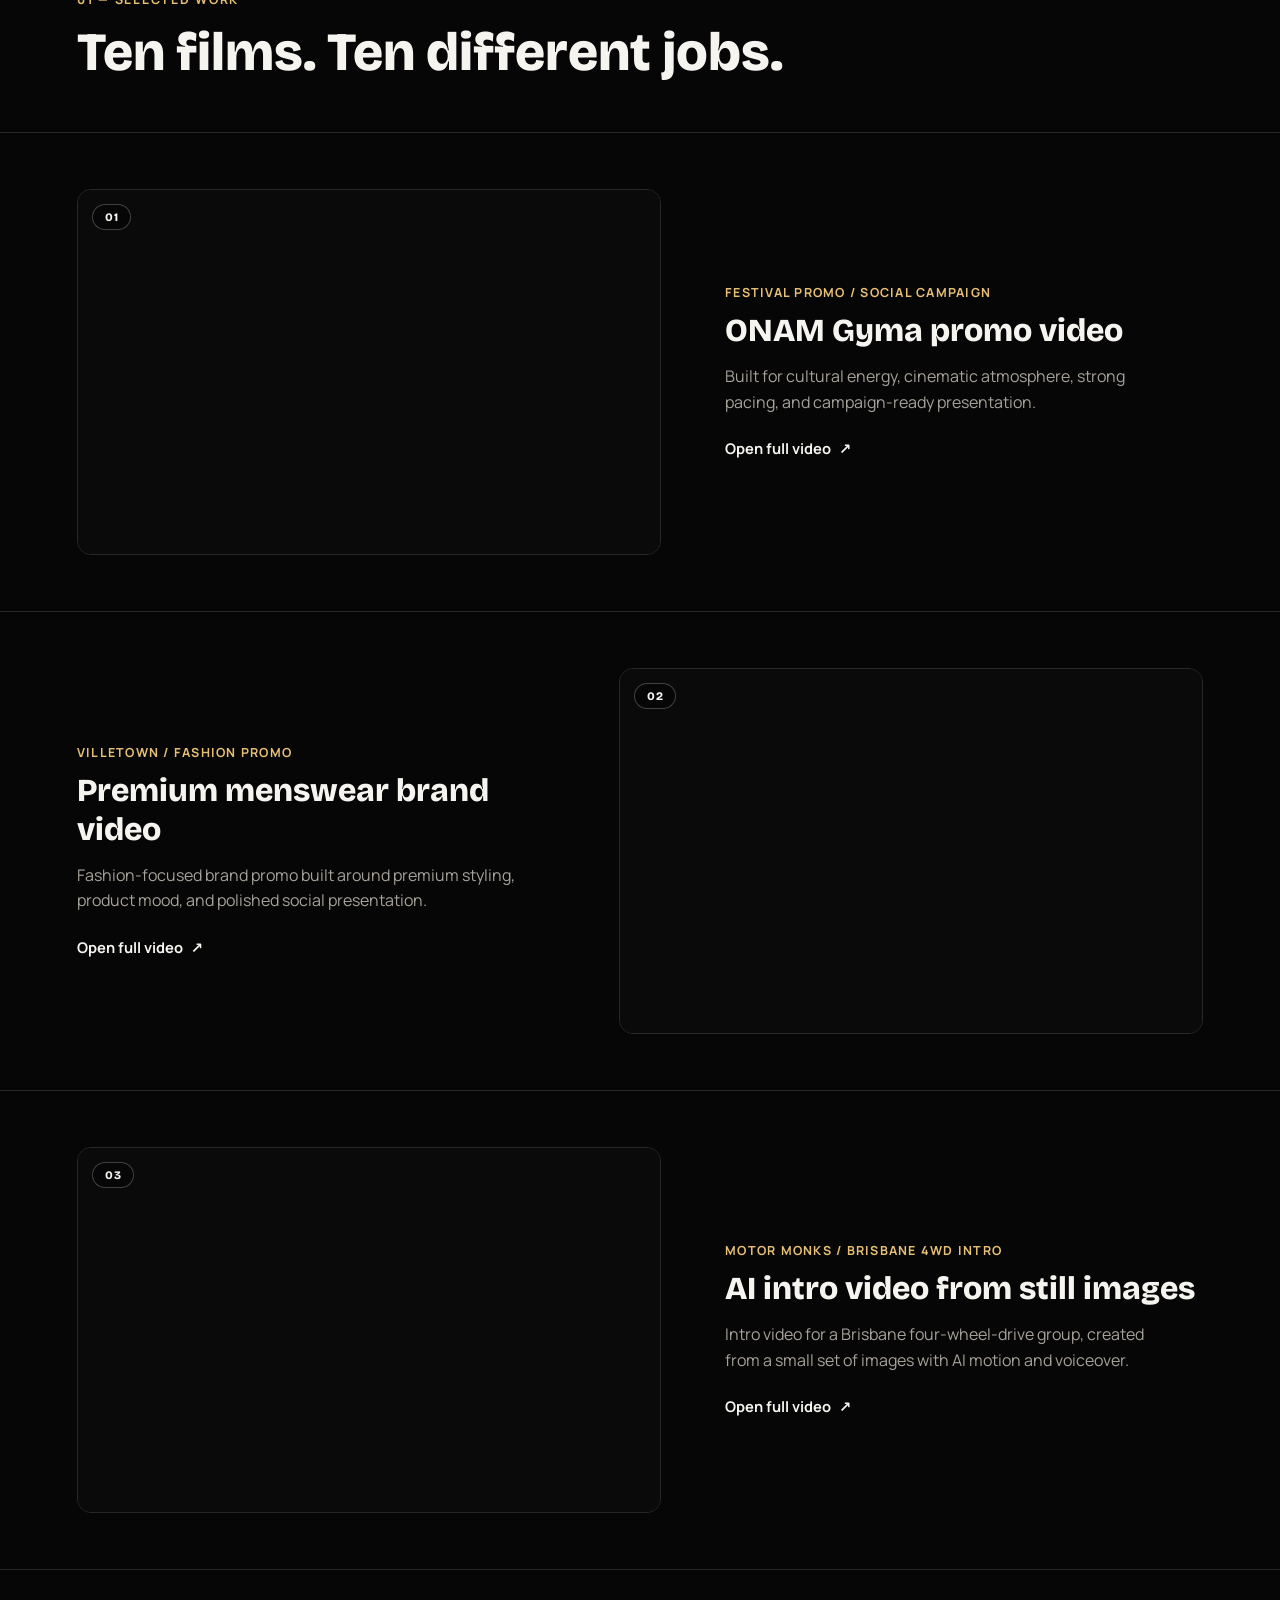
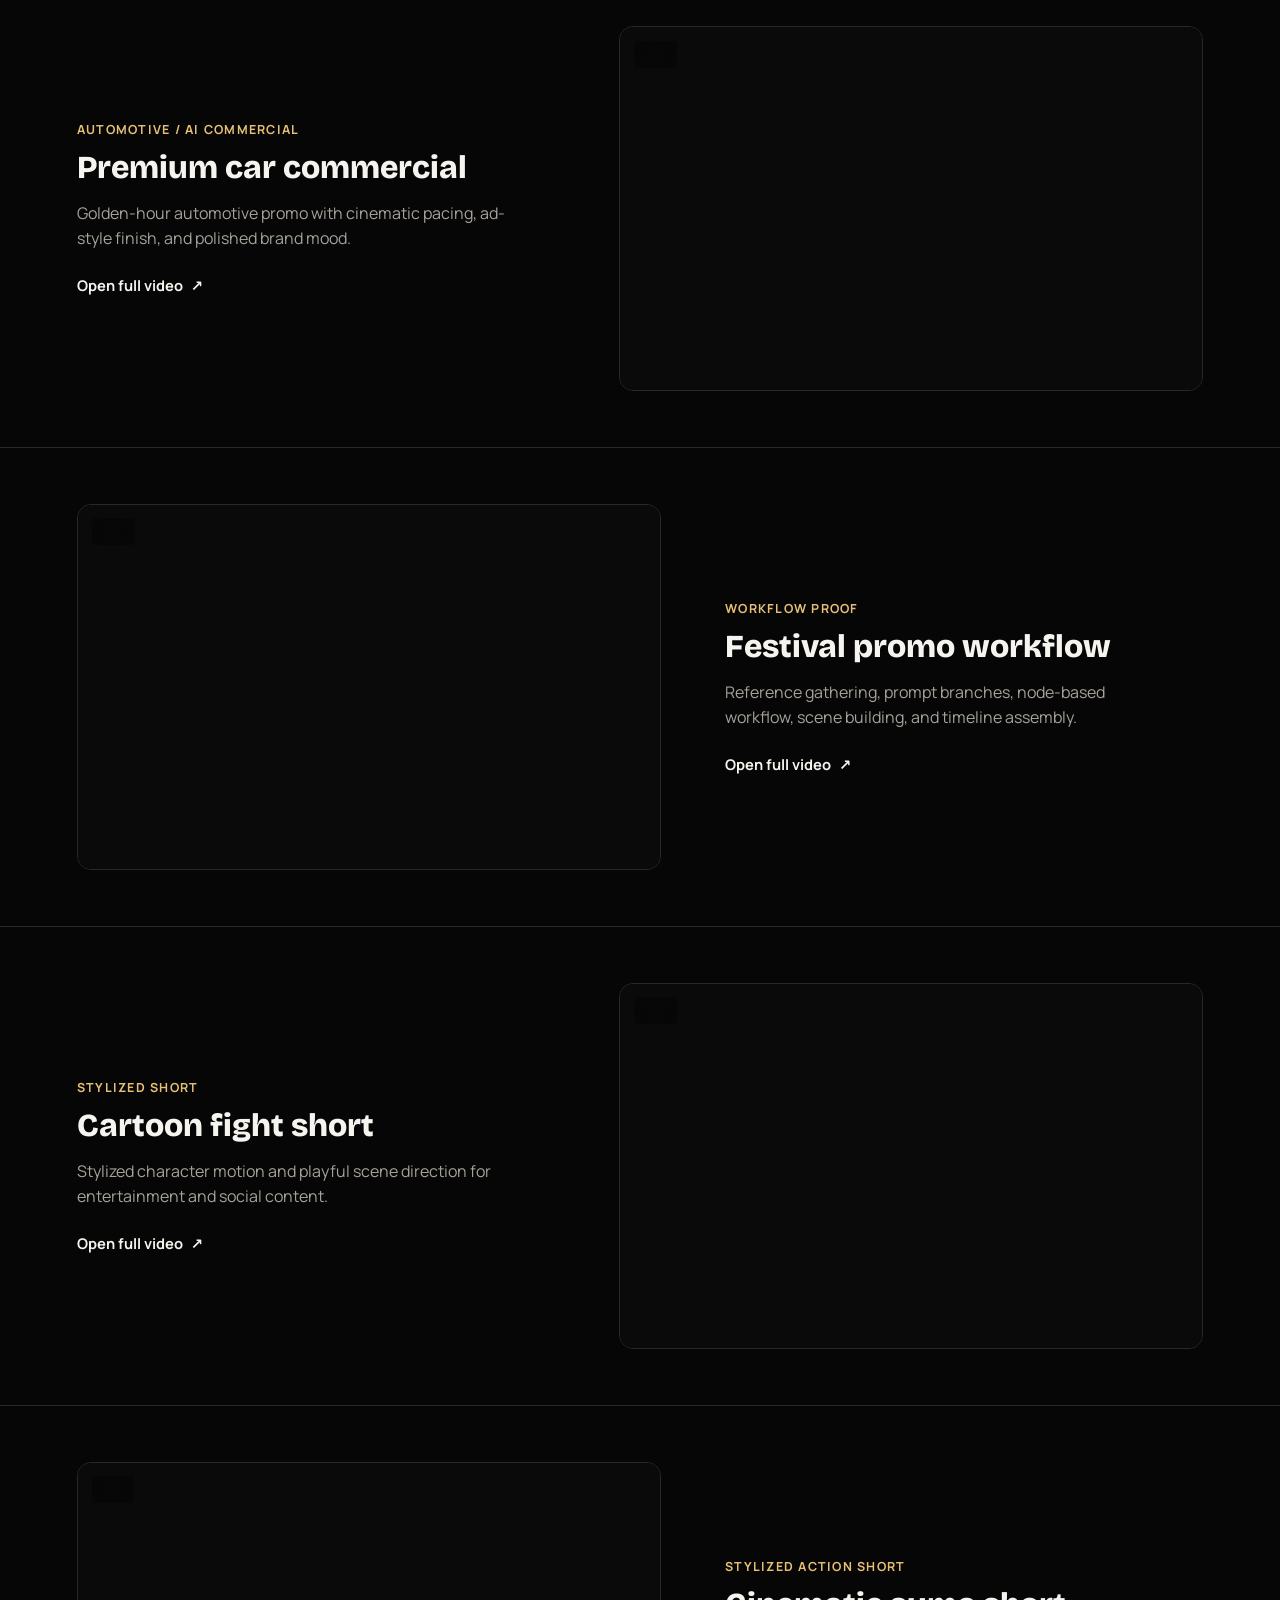
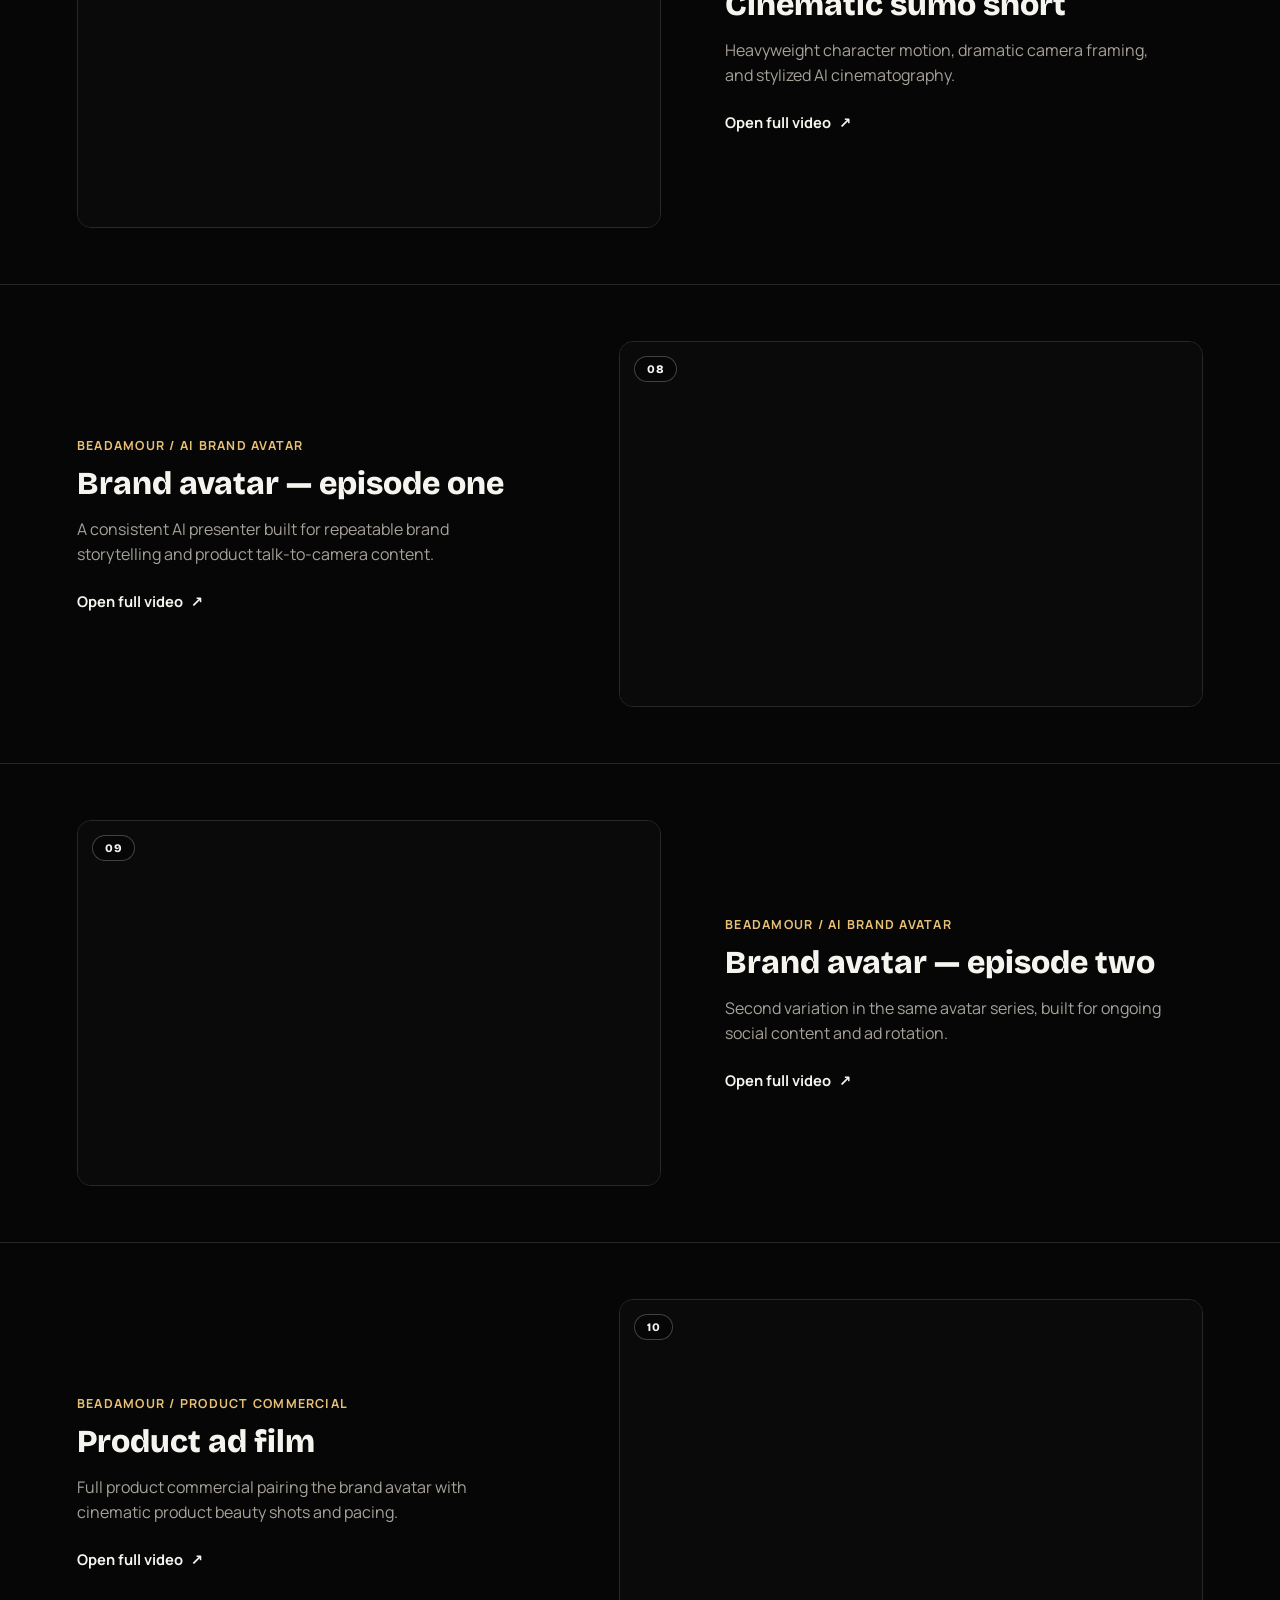
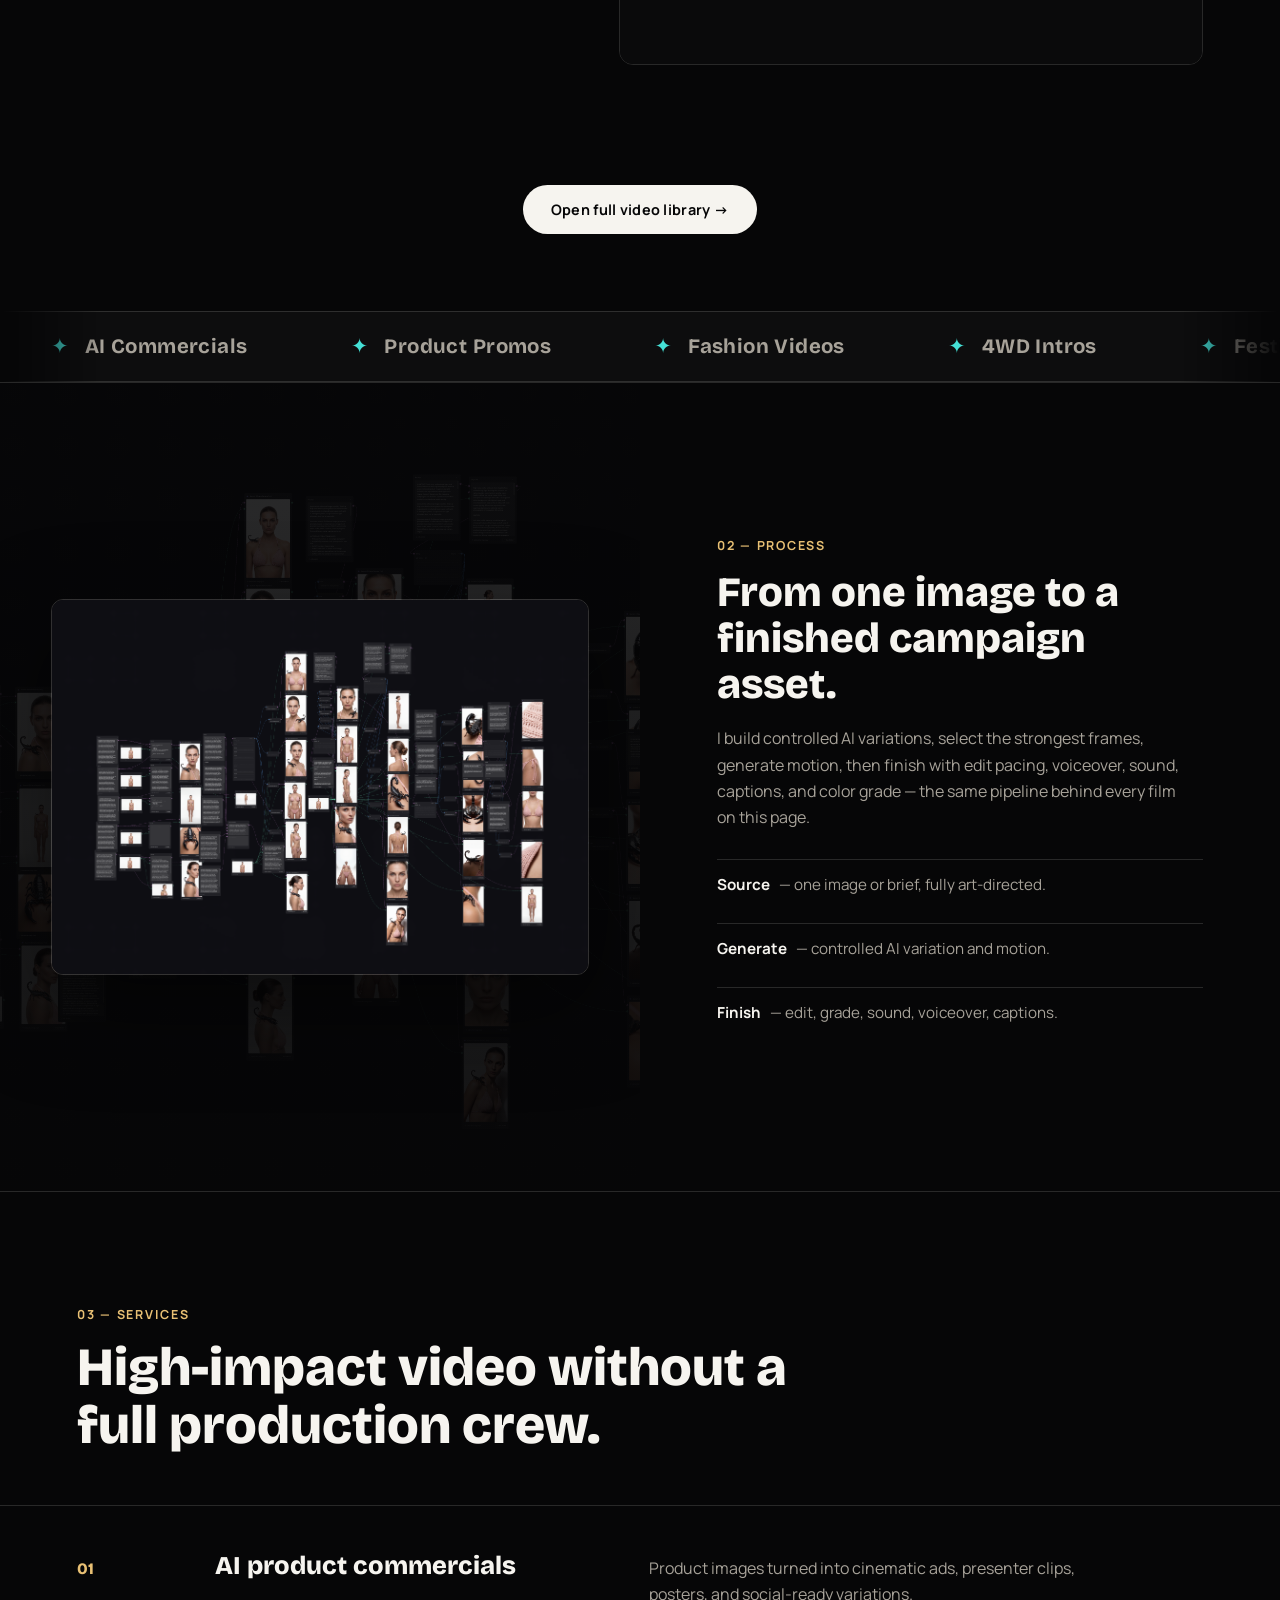
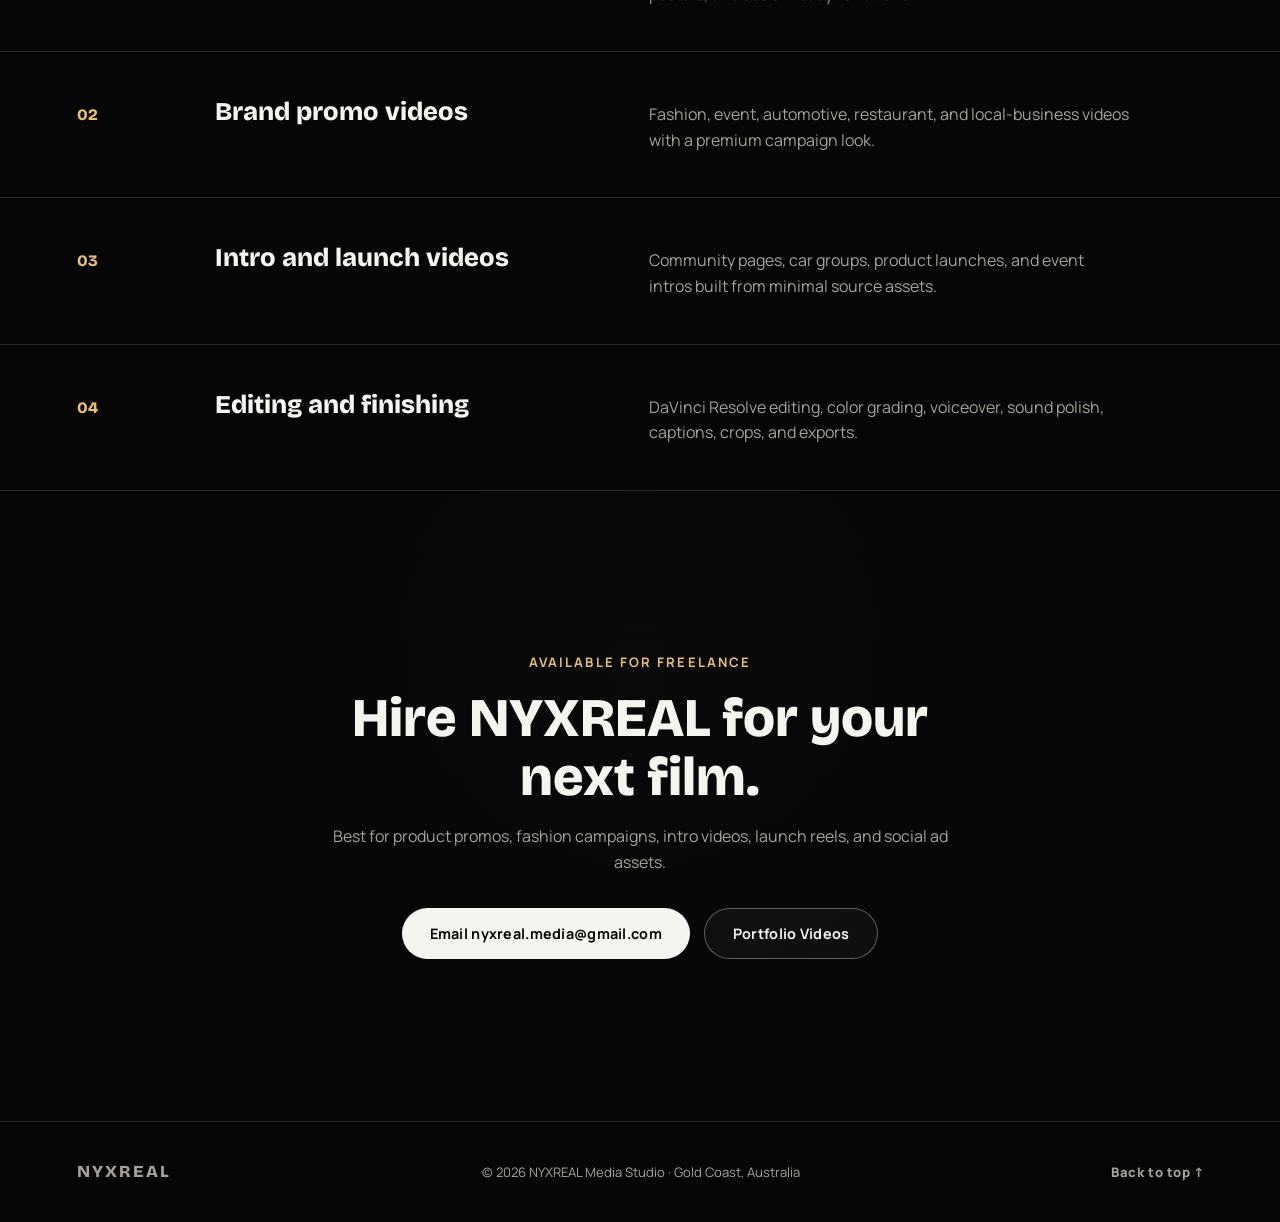
==== commit 08c739f6: "Embed all real project videos in new portfolio work section" ====
--- a/nyxreal-github-vercel-portfolio/new-portfolio.html
+++ b/nyxreal-github-vercel-portfolio/new-portfolio.html
@@ -58,7 +58,7 @@
         <div class="np-hero-foot">
           <span class="np-scroll-dot"></span>
           <span>Scroll</span>
-          <span class="np-hero-count">13+ films delivered</span>
+          <span class="np-hero-count">10+ films delivered</span>
         </div>
       </section>
 
@@ -75,84 +75,136 @@
       <section class="np-work" id="work">
         <div class="np-section-label">
           <span class="np-tag">01 — Selected work</span>
-          <h2>Six films. Six different jobs.</h2>
-        </div>
-
-        <article class="np-row">
-          <div class="np-row-media">
-            <img src="assets/still-sumo.jpg" alt="Festival promo cinematic still" />
+          <h2>Ten films. Ten different jobs.</h2>
+        </div>
+
+        <article class="np-row">
+          <div class="np-row-media">
+            <iframe src="https://drive.google.com/file/d/16QTobD_cT1fNqeA3X7X1pSF8464mgDGk/preview" allow="autoplay" loading="lazy" allowfullscreen title="ONAM Gyma promo video"></iframe>
             <span class="np-row-num">01</span>
           </div>
           <div class="np-row-copy">
             <p class="np-row-tag">Festival promo / social campaign</p>
             <h3>ONAM Gyma promo video</h3>
             <p>Built for cultural energy, cinematic atmosphere, strong pacing, and campaign-ready presentation.</p>
-            <a class="np-row-link" href="https://drive.google.com/drive/folders/1z0q8BEkVdPZJqW-lro8Zuuxe_xa-SiEV" target="_blank" rel="noreferrer">Watch the film <span>→</span></a>
-          </div>
-        </article>
-
-        <article class="np-row np-row-rev">
-          <div class="np-row-media">
-            <img src="assets/nyxreal-higgsfield-hero.png" alt="Premium AI editing studio scene" />
+            <a class="np-row-link" href="https://drive.google.com/file/d/16QTobD_cT1fNqeA3X7X1pSF8464mgDGk/view" target="_blank" rel="noreferrer">Open full video <span>↗</span></a>
+          </div>
+        </article>
+
+        <article class="np-row np-row-rev">
+          <div class="np-row-media">
+            <iframe src="https://drive.google.com/file/d/1OJUF7BR7fnv9WnHaU5pJ7X6SYczCpMES/preview" allow="autoplay" loading="lazy" allowfullscreen title="Villetown brand video"></iframe>
             <span class="np-row-num">02</span>
           </div>
           <div class="np-row-copy">
             <p class="np-row-tag">Villetown / fashion promo</p>
             <h3>Premium menswear brand video</h3>
             <p>Fashion-focused brand promo built around premium styling, product mood, and polished social presentation.</p>
-            <a class="np-row-link" href="https://drive.google.com/drive/folders/1z0q8BEkVdPZJqW-lro8Zuuxe_xa-SiEV" target="_blank" rel="noreferrer">Watch the film <span>→</span></a>
-          </div>
-        </article>
-
-        <article class="np-row">
-          <div class="np-row-media">
-            <img src="assets/pipeline-figmaweavy.png" alt="AI production workflow board" />
+            <a class="np-row-link" href="https://drive.google.com/file/d/1OJUF7BR7fnv9WnHaU5pJ7X6SYczCpMES/view" target="_blank" rel="noreferrer">Open full video <span>↗</span></a>
+          </div>
+        </article>
+
+        <article class="np-row">
+          <div class="np-row-media">
+            <iframe src="https://drive.google.com/file/d/17ZudBjRrMmQSAugVKbOOde-SfJ-prldp/preview" allow="autoplay" loading="lazy" allowfullscreen title="Motor Monks intro video"></iframe>
             <span class="np-row-num">03</span>
           </div>
           <div class="np-row-copy">
             <p class="np-row-tag">Motor Monks / Brisbane 4WD intro</p>
             <h3>AI intro video from still images</h3>
             <p>Intro video for a Brisbane four-wheel-drive group, created from a small set of images with AI motion and voiceover.</p>
-            <a class="np-row-link" href="https://drive.google.com/drive/folders/1z0q8BEkVdPZJqW-lro8Zuuxe_xa-SiEV" target="_blank" rel="noreferrer">Watch the film <span>→</span></a>
-          </div>
-        </article>
-
-        <article class="np-row np-row-rev">
-          <div class="np-row-media">
-            <img src="assets/nyxreal-higgsfield-hero.png" alt="Cinematic post-production studio" />
+            <a class="np-row-link" href="https://drive.google.com/file/d/17ZudBjRrMmQSAugVKbOOde-SfJ-prldp/view" target="_blank" rel="noreferrer">Open full video <span>↗</span></a>
+          </div>
+        </article>
+
+        <article class="np-row np-row-rev">
+          <div class="np-row-media">
+            <iframe src="https://drive.google.com/file/d/1sJ1bKme2TxR39V3Y7qucraU0JMmk2rg6/preview" allow="autoplay" loading="lazy" allowfullscreen title="AI car commercial"></iframe>
             <span class="np-row-num">04</span>
           </div>
           <div class="np-row-copy">
             <p class="np-row-tag">Automotive / AI commercial</p>
             <h3>Premium car commercial</h3>
             <p>Golden-hour automotive promo with cinematic pacing, ad-style finish, and polished brand mood.</p>
-            <a class="np-row-link" href="https://drive.google.com/drive/folders/1z0q8BEkVdPZJqW-lro8Zuuxe_xa-SiEV" target="_blank" rel="noreferrer">Watch the film <span>→</span></a>
-          </div>
-        </article>
-
-        <article class="np-row">
-          <div class="np-row-media">
-            <img src="assets/pipeline-figmaweavy.png" alt="AI workflow board showing scene generation" />
+            <a class="np-row-link" href="https://drive.google.com/file/d/1sJ1bKme2TxR39V3Y7qucraU0JMmk2rg6/view" target="_blank" rel="noreferrer">Open full video <span>↗</span></a>
+          </div>
+        </article>
+
+        <article class="np-row">
+          <div class="np-row-media">
+            <iframe src="https://drive.google.com/file/d/1iOAjUSjFzbPcPxfJ9OKbNE5jYIk7cr_d/preview" allow="autoplay" loading="lazy" allowfullscreen title="Festival promo workflow"></iframe>
             <span class="np-row-num">05</span>
           </div>
           <div class="np-row-copy">
             <p class="np-row-tag">Workflow proof</p>
             <h3>Festival promo workflow</h3>
             <p>Reference gathering, prompt branches, node-based workflow, scene building, and timeline assembly.</p>
-            <a class="np-row-link" href="https://drive.google.com/drive/folders/1z0q8BEkVdPZJqW-lro8Zuuxe_xa-SiEV" target="_blank" rel="noreferrer">View workflow <span>→</span></a>
-          </div>
-        </article>
-
-        <article class="np-row np-row-rev">
-          <div class="np-row-media">
-            <img src="assets/chicken-cover.png" alt="Stylized AI short cover" />
+            <a class="np-row-link" href="https://drive.google.com/file/d/1iOAjUSjFzbPcPxfJ9OKbNE5jYIk7cr_d/view" target="_blank" rel="noreferrer">Open full video <span>↗</span></a>
+          </div>
+        </article>
+
+        <article class="np-row np-row-rev">
+          <div class="np-row-media">
+            <iframe src="https://drive.google.com/file/d/1Dm7P1tOb8vJpDXgSy0PLyOSDRUqR5V_T/preview" allow="autoplay" loading="lazy" allowfullscreen title="Cartoon fight short"></iframe>
             <span class="np-row-num">06</span>
           </div>
           <div class="np-row-copy">
             <p class="np-row-tag">Stylized short</p>
             <h3>Cartoon fight short</h3>
             <p>Stylized character motion and playful scene direction for entertainment and social content.</p>
-            <a class="np-row-link" href="https://drive.google.com/drive/folders/1z0q8BEkVdPZJqW-lro8Zuuxe_xa-SiEV" target="_blank" rel="noreferrer">Watch the film <span>→</span></a>
+            <a class="np-row-link" href="https://drive.google.com/file/d/1Dm7P1tOb8vJpDXgSy0PLyOSDRUqR5V_T/view" target="_blank" rel="noreferrer">Open full video <span>↗</span></a>
+          </div>
+        </article>
+
+        <article class="np-row">
+          <div class="np-row-media">
+            <iframe src="https://drive.google.com/file/d/1HVHFVWjmn-nBC-aMMxRlkCWLe4XCqedy/preview" allow="autoplay" loading="lazy" allowfullscreen title="Cinematic sumo short"></iframe>
+            <span class="np-row-num">07</span>
+          </div>
+          <div class="np-row-copy">
+            <p class="np-row-tag">Stylized action short</p>
+            <h3>Cinematic sumo short</h3>
+            <p>Heavyweight character motion, dramatic camera framing, and stylized AI cinematography.</p>
+            <a class="np-row-link" href="https://drive.google.com/file/d/1HVHFVWjmn-nBC-aMMxRlkCWLe4XCqedy/view" target="_blank" rel="noreferrer">Open full video <span>↗</span></a>
+          </div>
+        </article>
+
+        <article class="np-row np-row-rev">
+          <div class="np-row-media">
+            <iframe src="https://drive.google.com/file/d/16nOSFgLE36jkIPf-yee-eGsXxD2Y1qhx/preview" allow="autoplay" loading="lazy" allowfullscreen title="Beadamour brand avatar 01"></iframe>
+            <span class="np-row-num">08</span>
+          </div>
+          <div class="np-row-copy">
+            <p class="np-row-tag">Beadamour / AI brand avatar</p>
+            <h3>Brand avatar — episode one</h3>
+            <p>A consistent AI presenter built for repeatable brand storytelling and product talk-to-camera content.</p>
+            <a class="np-row-link" href="https://drive.google.com/file/d/16nOSFgLE36jkIPf-yee-eGsXxD2Y1qhx/view" target="_blank" rel="noreferrer">Open full video <span>↗</span></a>
+          </div>
+        </article>
+
+        <article class="np-row">
+          <div class="np-row-media">
+            <iframe src="https://drive.google.com/file/d/1gMl6unmNVkxCyXgtq37MDBs-kJAHkFEl/preview" allow="autoplay" loading="lazy" allowfullscreen title="Beadamour brand avatar 02"></iframe>
+            <span class="np-row-num">09</span>
+          </div>
+          <div class="np-row-copy">
+            <p class="np-row-tag">Beadamour / AI brand avatar</p>
+            <h3>Brand avatar — episode two</h3>
+            <p>Second variation in the same avatar series, built for ongoing social content and ad rotation.</p>
+            <a class="np-row-link" href="https://drive.google.com/file/d/1gMl6unmNVkxCyXgtq37MDBs-kJAHkFEl/view" target="_blank" rel="noreferrer">Open full video <span>↗</span></a>
+          </div>
+        </article>
+
+        <article class="np-row np-row-rev">
+          <div class="np-row-media">
+            <iframe src="https://drive.google.com/file/d/1ZTo_PbvkWmccDhddeLx8Krg1_8JQtUWK/preview" allow="autoplay" loading="lazy" allowfullscreen title="Beadamour product ad"></iframe>
+            <span class="np-row-num">10</span>
+          </div>
+          <div class="np-row-copy">
+            <p class="np-row-tag">Beadamour / product commercial</p>
+            <h3>Product ad film</h3>
+            <p>Full product commercial pairing the brand avatar with cinematic product beauty shots and pacing.</p>
+            <a class="np-row-link" href="https://drive.google.com/file/d/1ZTo_PbvkWmccDhddeLx8Krg1_8JQtUWK/view" target="_blank" rel="noreferrer">Open full video <span>↗</span></a>
           </div>
         </article>
 
--- a/nyxreal-github-vercel-portfolio/new-portfolio.css
+++ b/nyxreal-github-vercel-portfolio/new-portfolio.css
@@ -282,7 +282,24 @@
   transition: transform 700ms ease;
 }
 
+.np-row-media iframe {
+  width: 100%;
+  aspect-ratio: 16/10;
+  border: 0;
+  display: block;
+  background: #0a0a0b;
+}
+
 .np-row:hover .np-row-media img { transform: scale(1.06); }
+
+.np-row-play-note {
+  display: block;
+  margin-top: 8px;
+  color: var(--muted);
+  font-size: 0.72rem;
+  letter-spacing: 0.04em;
+  text-transform: uppercase;
+}
 
 .np-row-num {
   position: absolute;
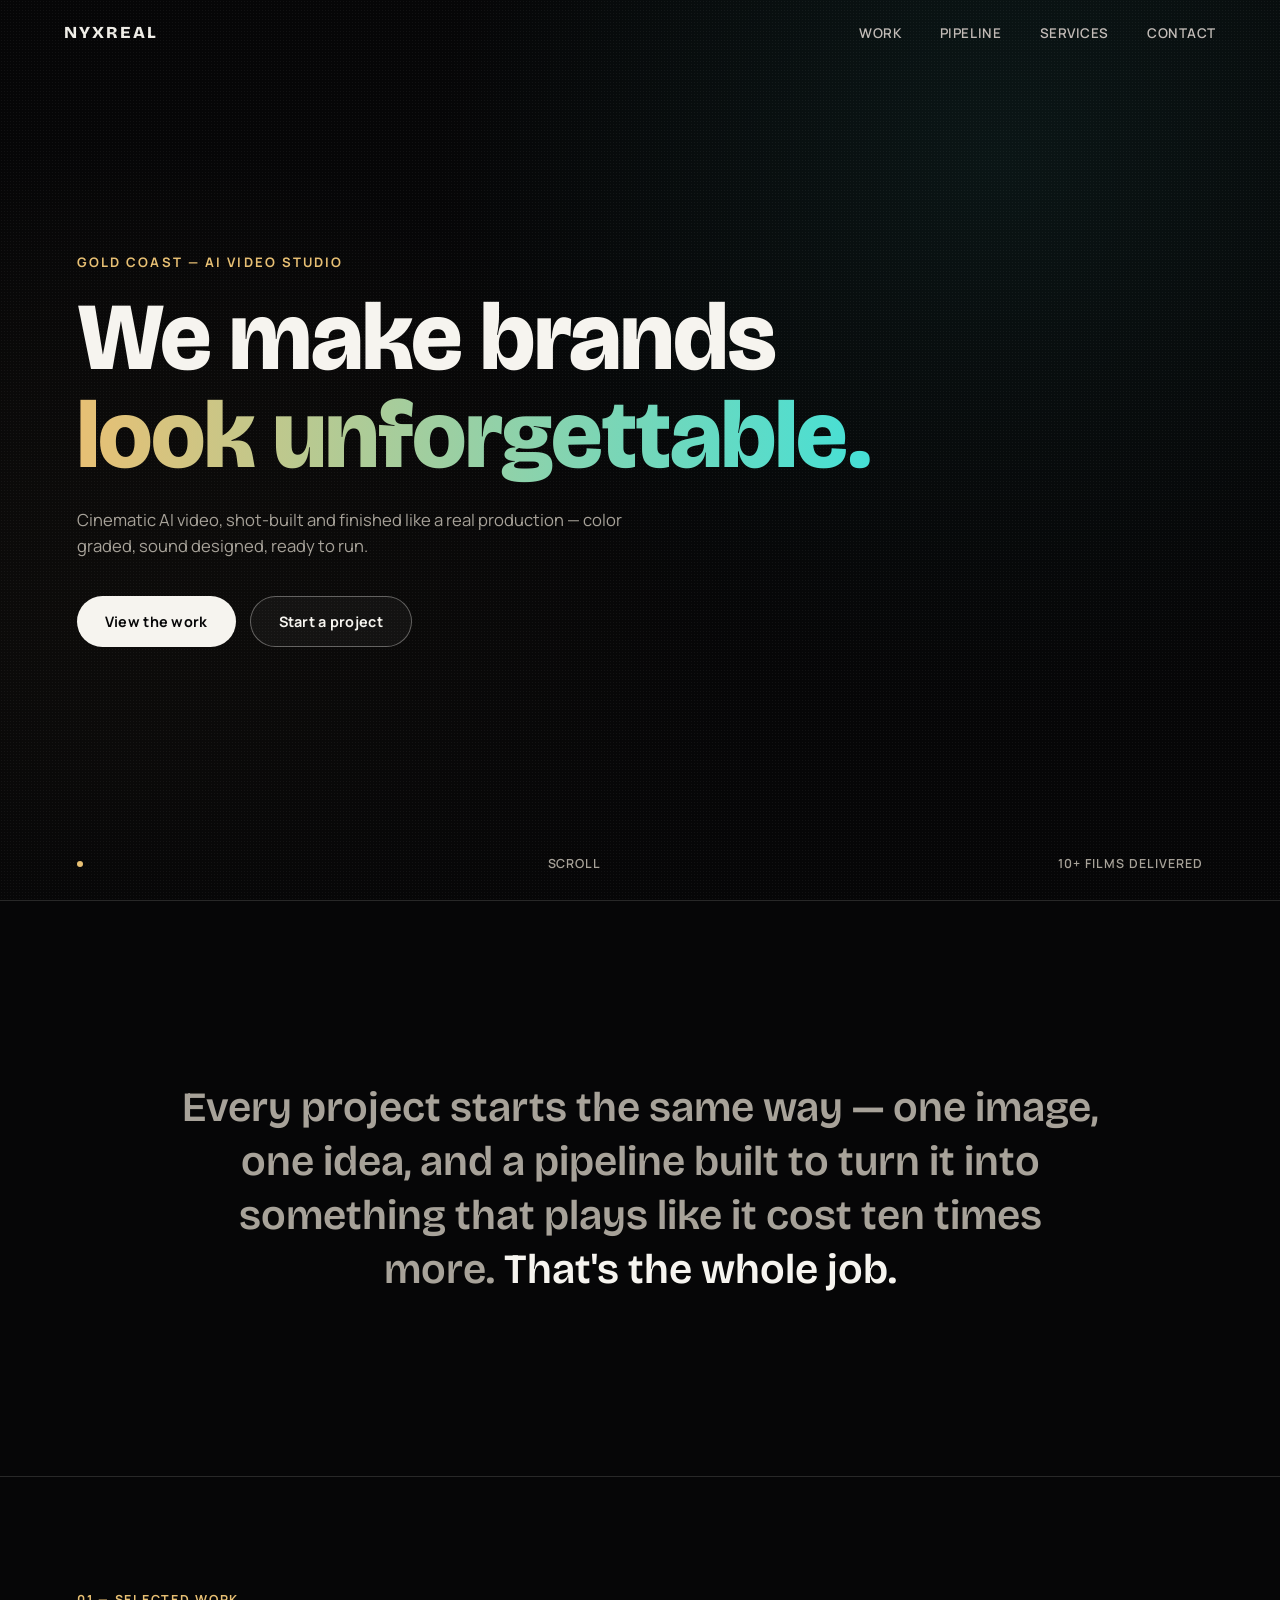
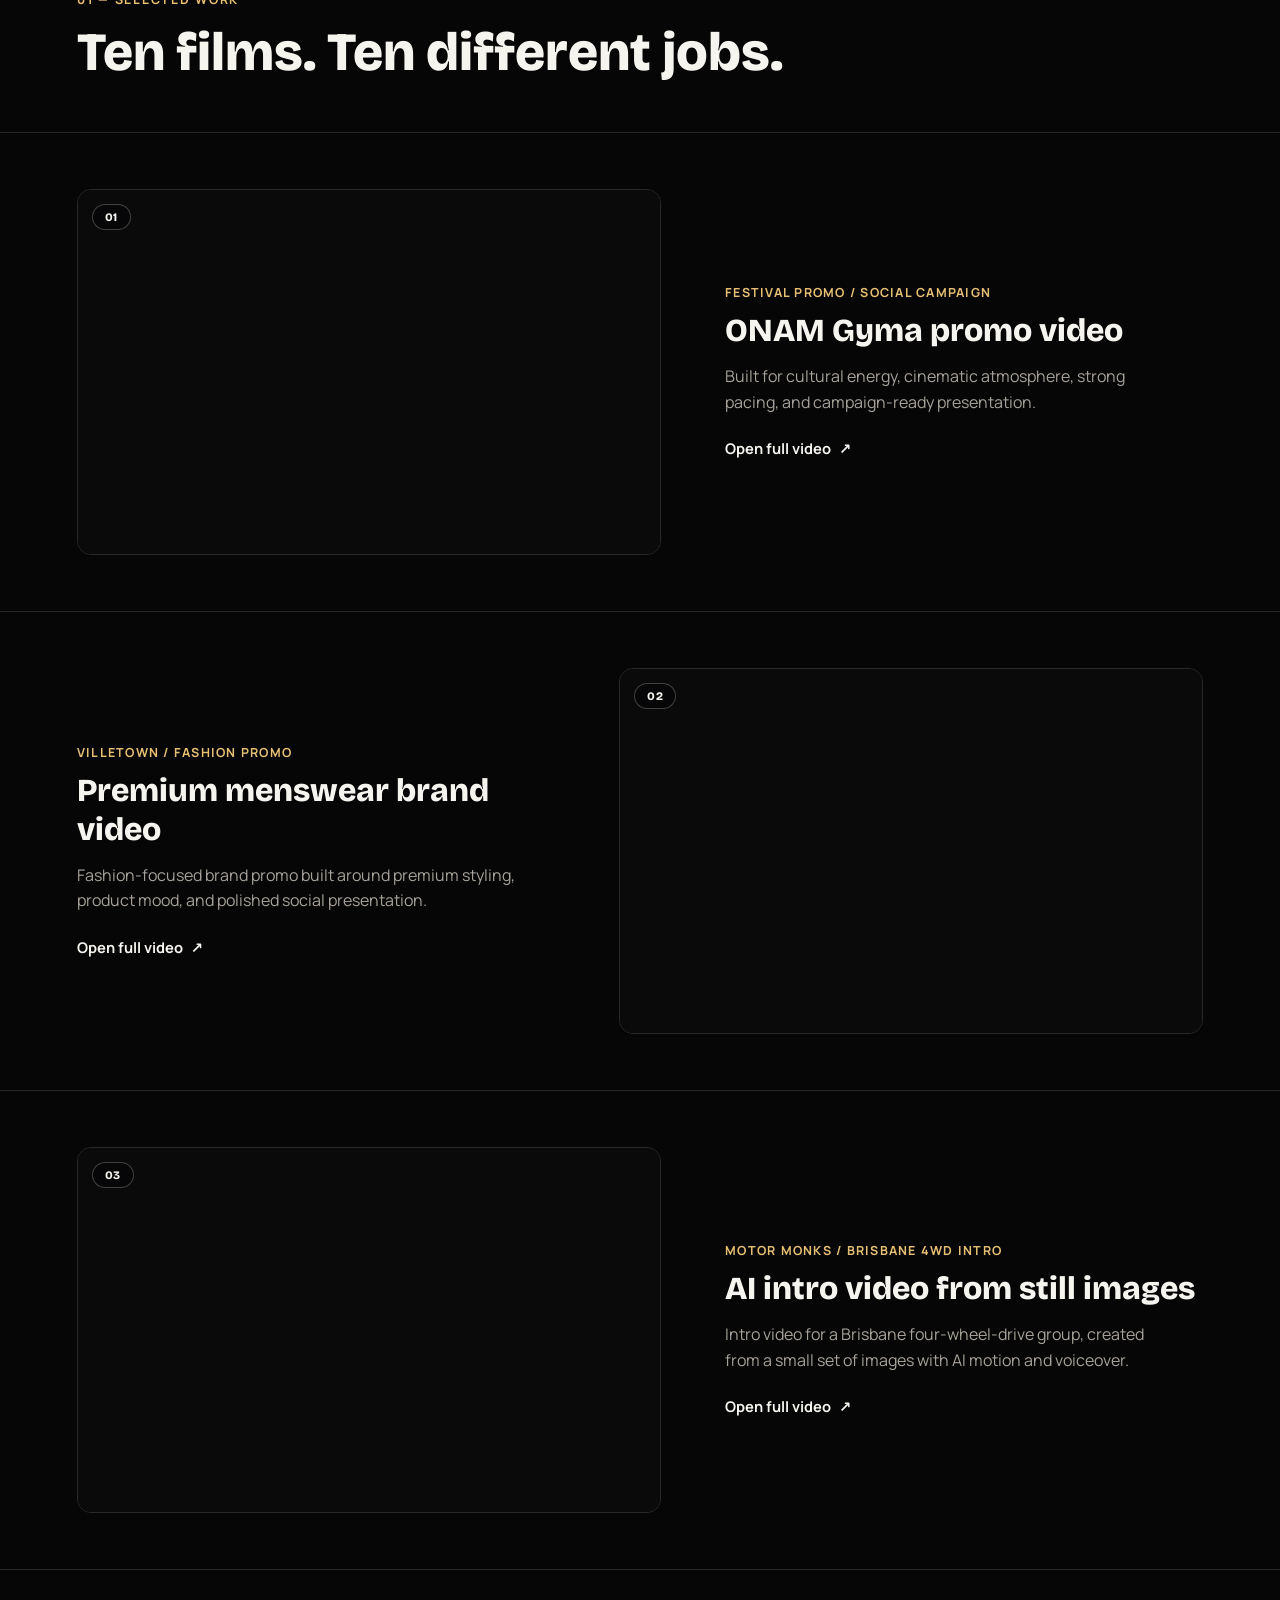
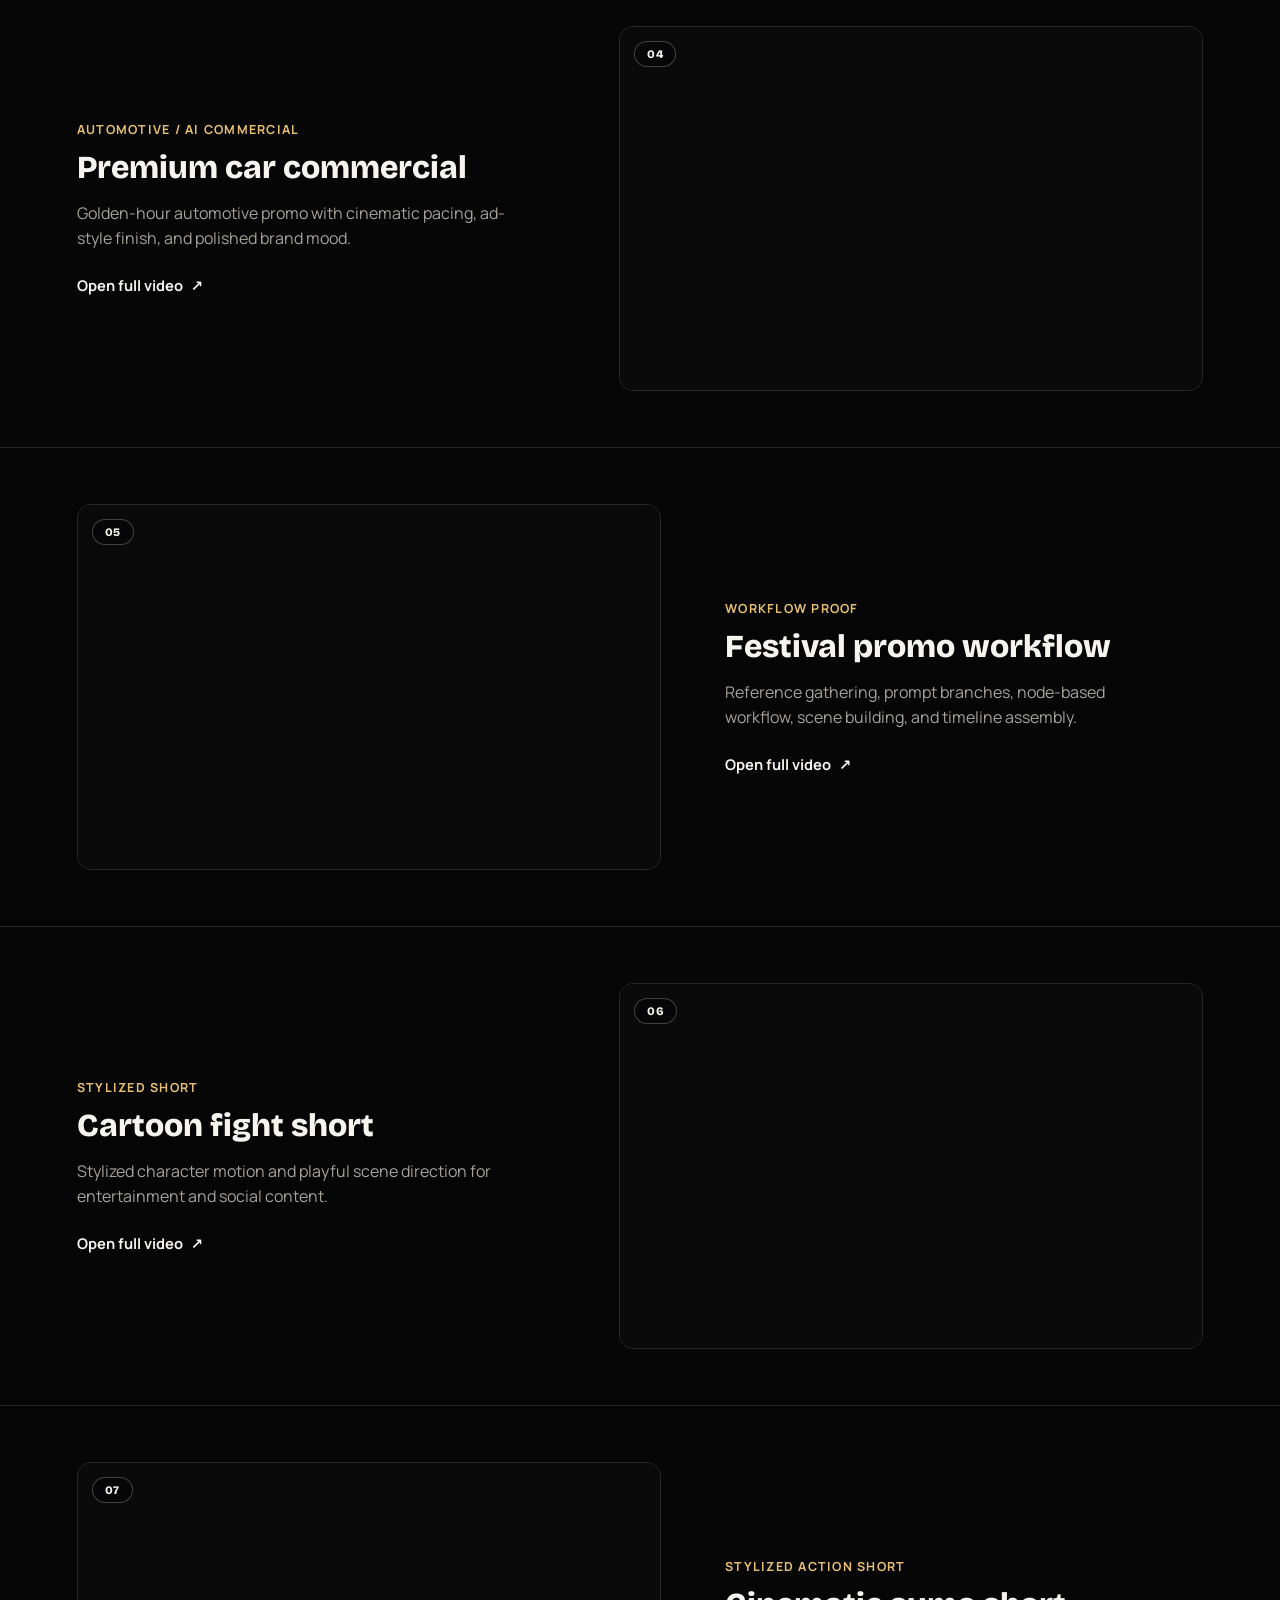
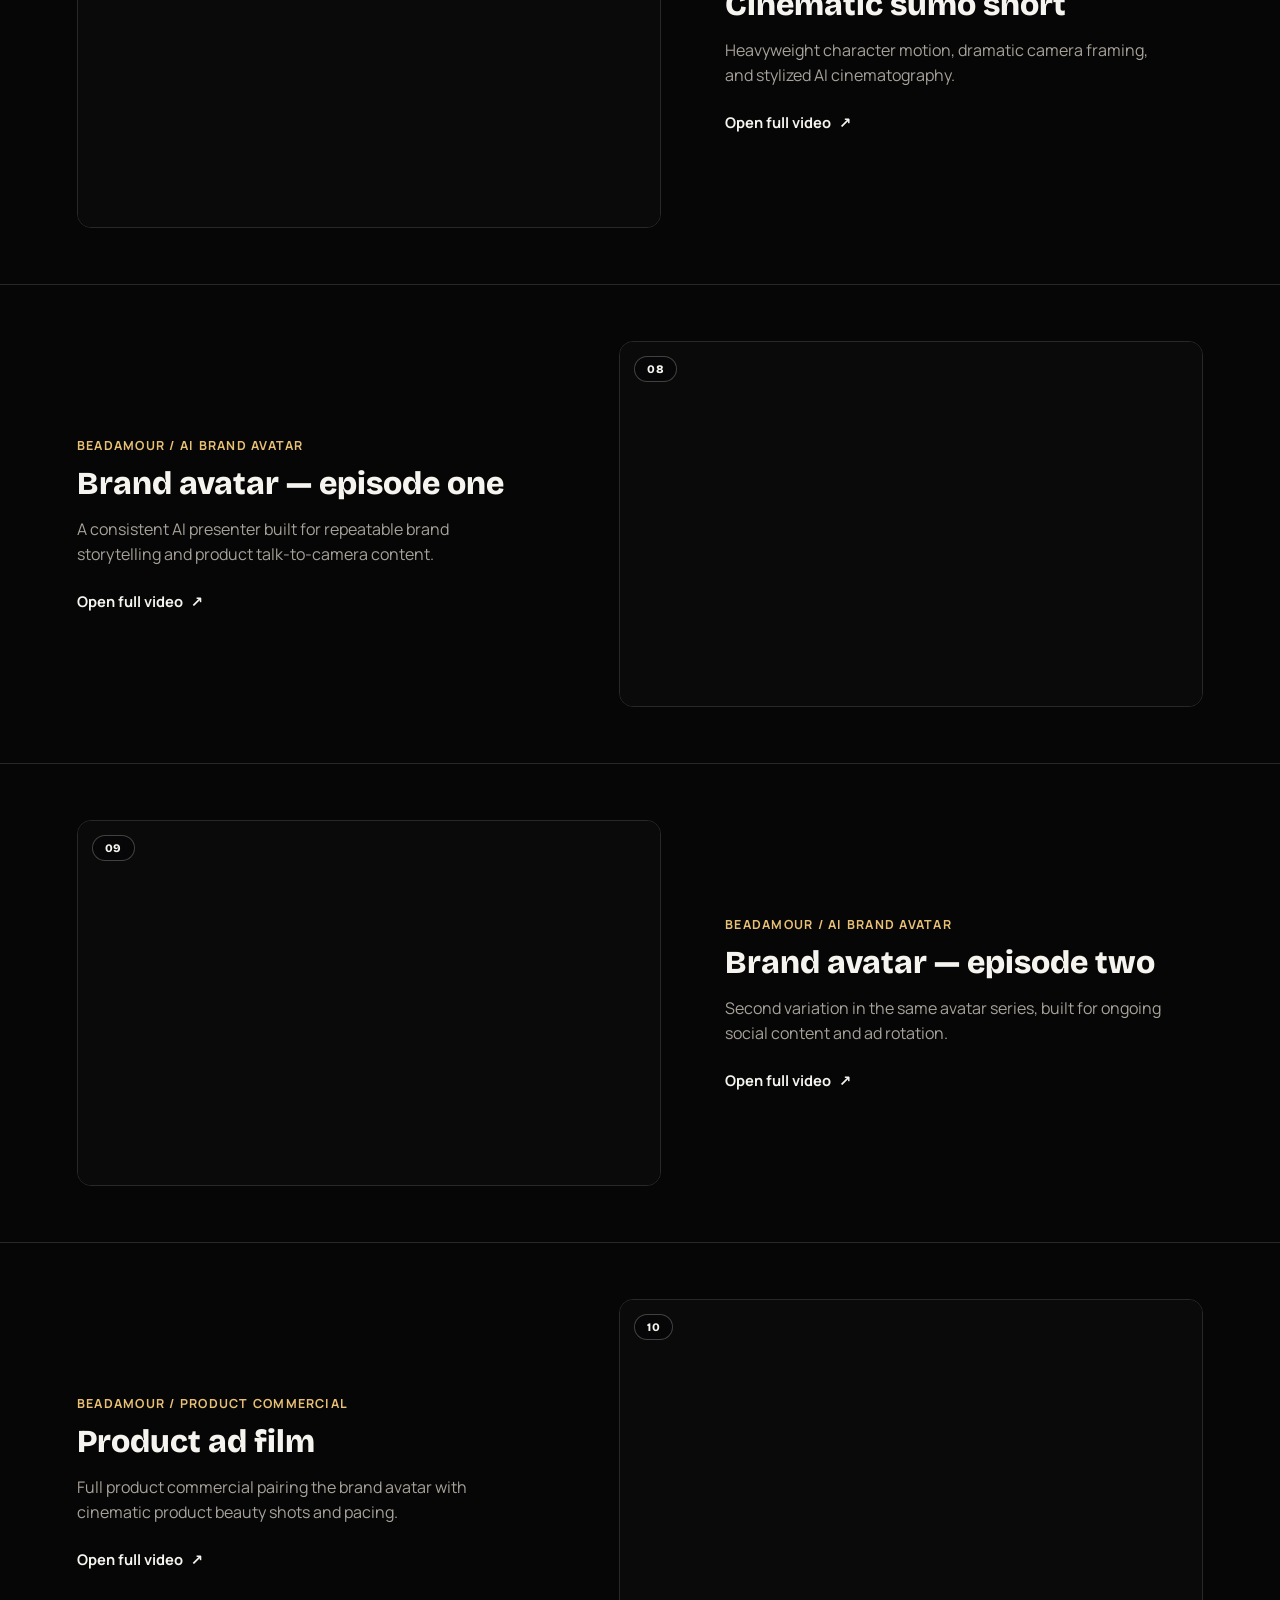
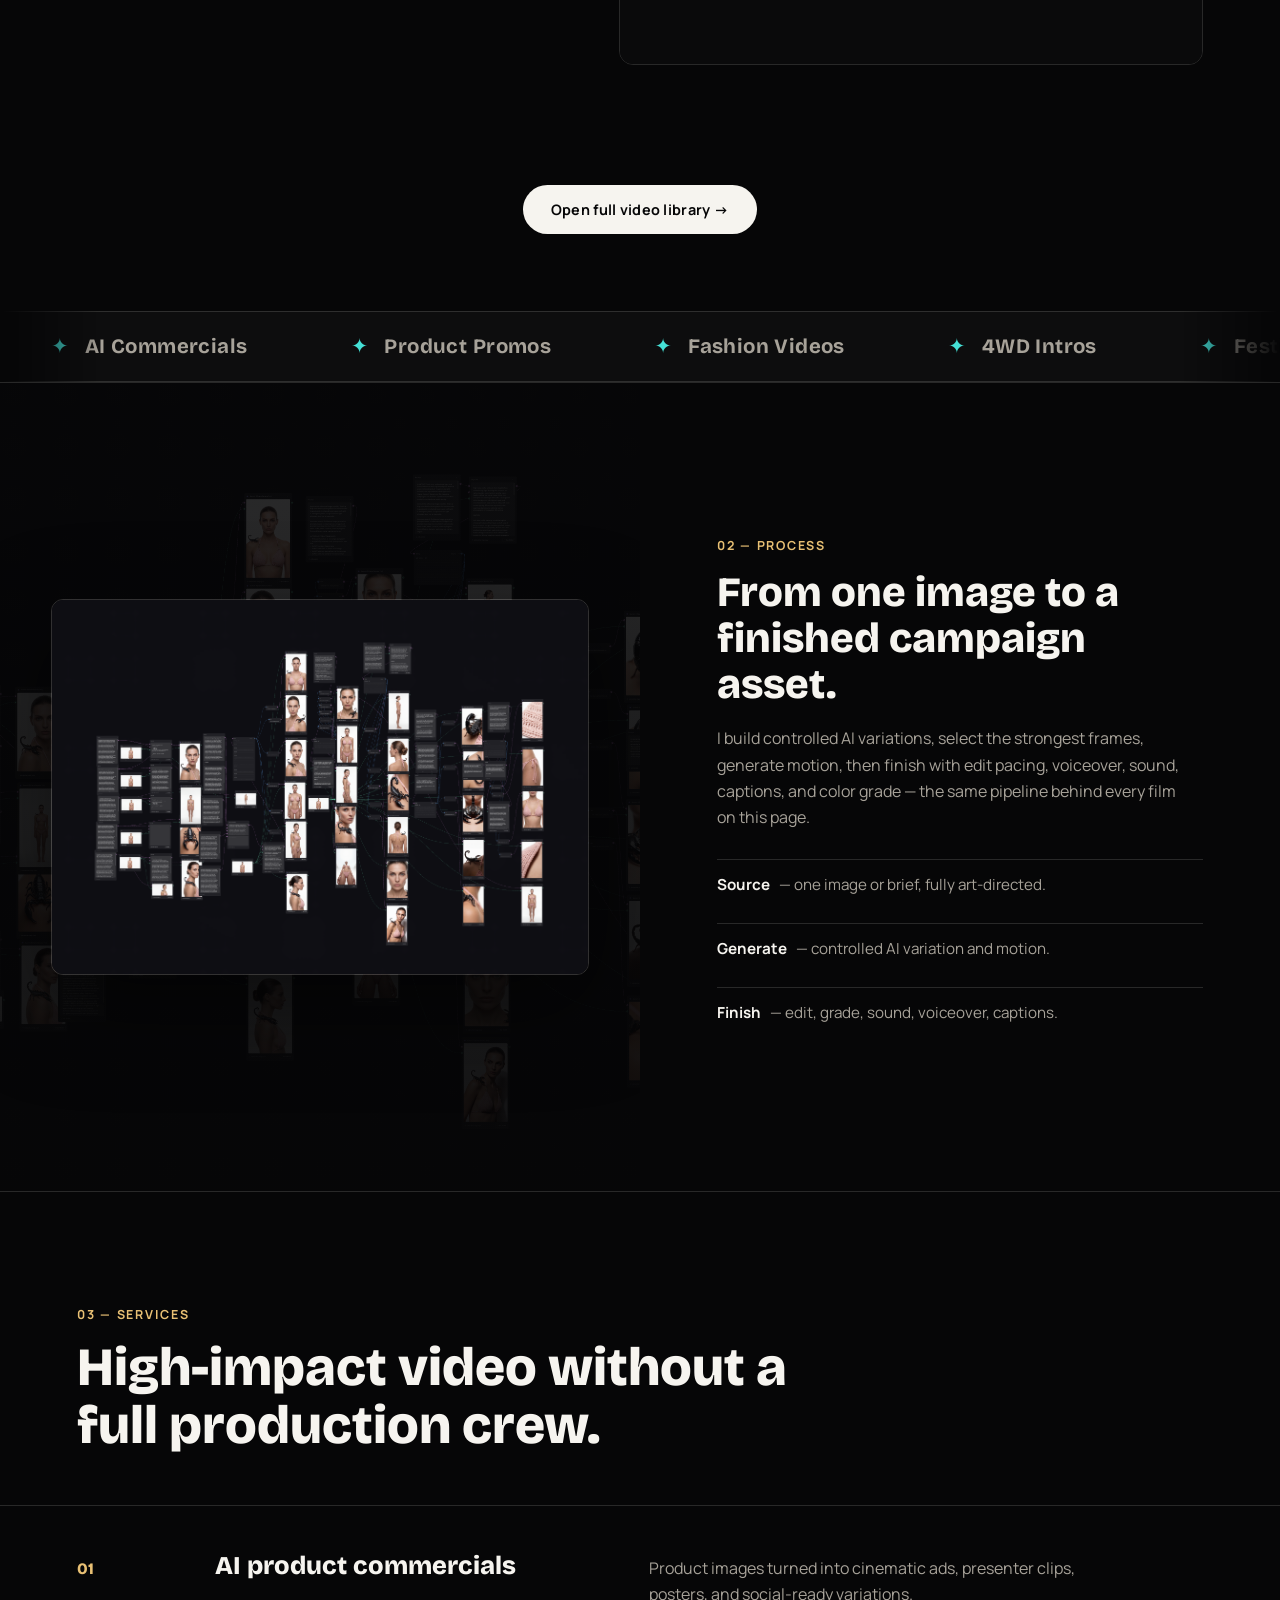
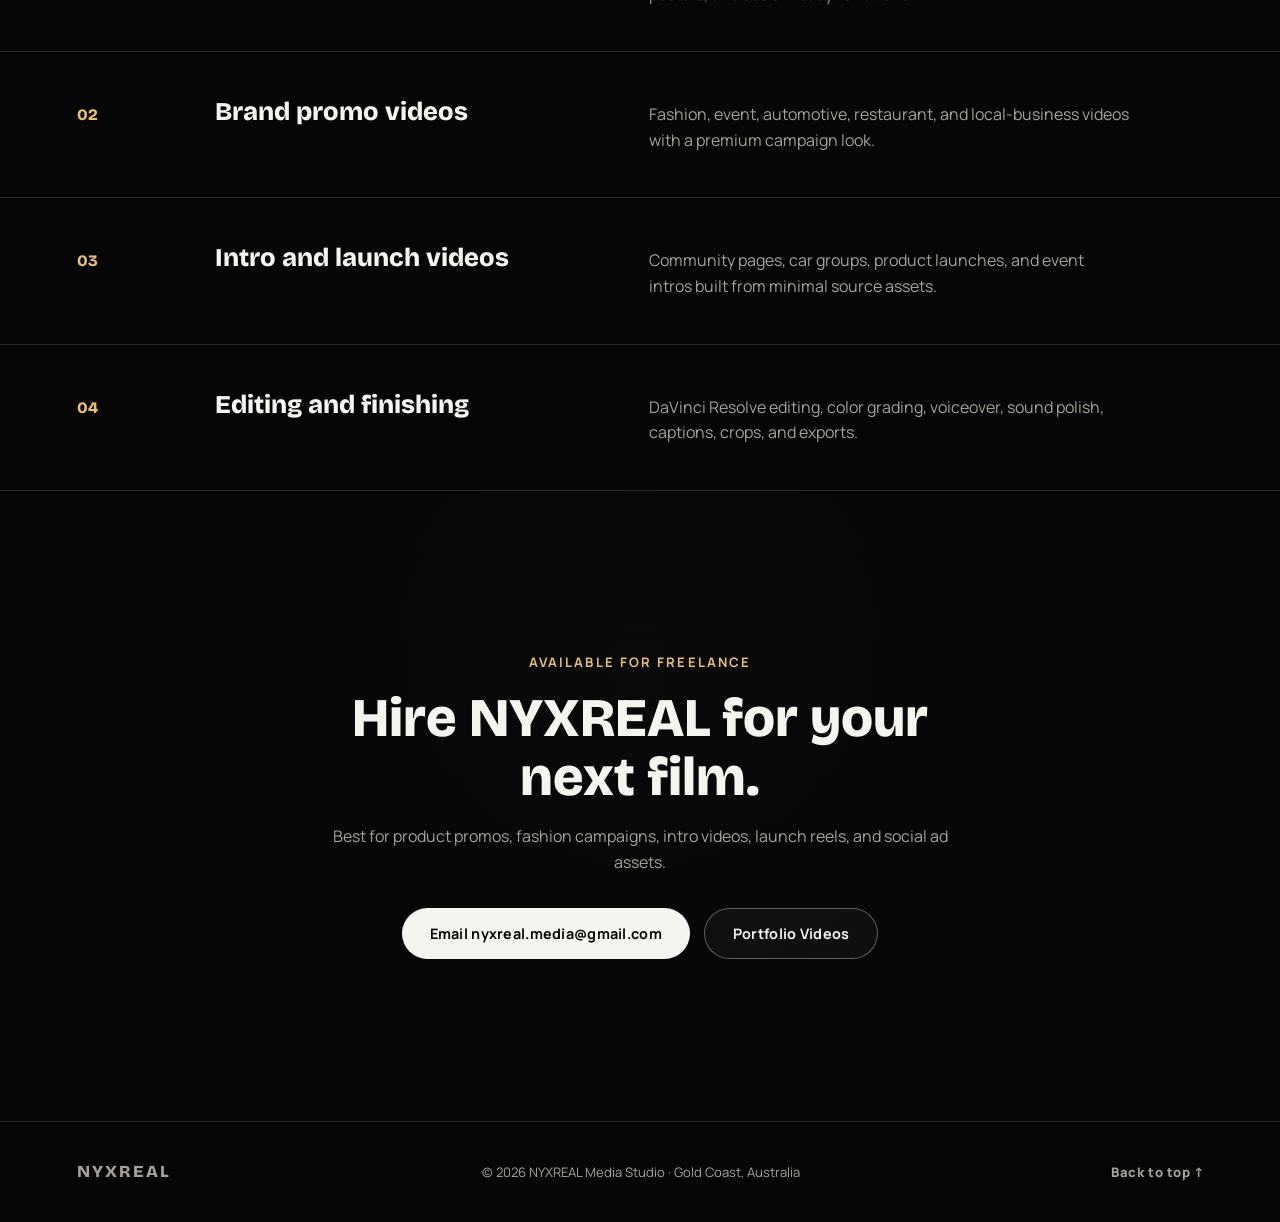
==== commit e7f0c303: "Fix incorrect Google Drive file IDs in Work section video embeds" ====
--- a/nyxreal-github-vercel-portfolio/new-portfolio.html
+++ b/nyxreal-github-vercel-portfolio/new-portfolio.html
@@ -106,14 +106,14 @@
 
         <article class="np-row">
           <div class="np-row-media">
-            <iframe src="https://drive.google.com/file/d/17ZudBjRrMmQSAugVKbOOde-SfJ-prldp/preview" allow="autoplay" loading="lazy" allowfullscreen title="Motor Monks intro video"></iframe>
+            <iframe src="https://drive.google.com/file/d/17ZudBjRrMmQSAugVKb00de-SfJ-prIdp/preview" allow="autoplay" loading="lazy" allowfullscreen title="Motor Monks intro video"></iframe>
             <span class="np-row-num">03</span>
           </div>
           <div class="np-row-copy">
             <p class="np-row-tag">Motor Monks / Brisbane 4WD intro</p>
             <h3>AI intro video from still images</h3>
             <p>Intro video for a Brisbane four-wheel-drive group, created from a small set of images with AI motion and voiceover.</p>
-            <a class="np-row-link" href="https://drive.google.com/file/d/17ZudBjRrMmQSAugVKbOOde-SfJ-prldp/view" target="_blank" rel="noreferrer">Open full video <span>↗</span></a>
+            <a class="np-row-link" href="https://drive.google.com/file/d/17ZudBjRrMmQSAugVKb00de-SfJ-prIdp/view" target="_blank" rel="noreferrer">Open full video <span>↗</span></a>
           </div>
         </article>
 
@@ -132,27 +132,27 @@
 
         <article class="np-row">
           <div class="np-row-media">
-            <iframe src="https://drive.google.com/file/d/1iOAjUSjFzbPcPxfJ9OKbNE5jYIk7cr_d/preview" allow="autoplay" loading="lazy" allowfullscreen title="Festival promo workflow"></iframe>
+            <iframe src="https://drive.google.com/file/d/1iOAjUSjFzbPcPxfJ90KbNE5jYIk7cr_d/preview" allow="autoplay" loading="lazy" allowfullscreen title="Festival promo workflow"></iframe>
             <span class="np-row-num">05</span>
           </div>
           <div class="np-row-copy">
             <p class="np-row-tag">Workflow proof</p>
             <h3>Festival promo workflow</h3>
             <p>Reference gathering, prompt branches, node-based workflow, scene building, and timeline assembly.</p>
-            <a class="np-row-link" href="https://drive.google.com/file/d/1iOAjUSjFzbPcPxfJ9OKbNE5jYIk7cr_d/view" target="_blank" rel="noreferrer">Open full video <span>↗</span></a>
-          </div>
-        </article>
-
-        <article class="np-row np-row-rev">
-          <div class="np-row-media">
-            <iframe src="https://drive.google.com/file/d/1Dm7P1tOb8vJpDXgSy0PLyOSDRUqR5V_T/preview" allow="autoplay" loading="lazy" allowfullscreen title="Cartoon fight short"></iframe>
+            <a class="np-row-link" href="https://drive.google.com/file/d/1iOAjUSjFzbPcPxfJ90KbNE5jYIk7cr_d/view" target="_blank" rel="noreferrer">Open full video <span>↗</span></a>
+          </div>
+        </article>
+
+        <article class="np-row np-row-rev">
+          <div class="np-row-media">
+            <iframe src="https://drive.google.com/file/d/1Dm7P1t0b8vJpDXgSy0PLyOSDRUqR5V_T/preview" allow="autoplay" loading="lazy" allowfullscreen title="Cartoon fight short"></iframe>
             <span class="np-row-num">06</span>
           </div>
           <div class="np-row-copy">
             <p class="np-row-tag">Stylized short</p>
             <h3>Cartoon fight short</h3>
             <p>Stylized character motion and playful scene direction for entertainment and social content.</p>
-            <a class="np-row-link" href="https://drive.google.com/file/d/1Dm7P1tOb8vJpDXgSy0PLyOSDRUqR5V_T/view" target="_blank" rel="noreferrer">Open full video <span>↗</span></a>
+            <a class="np-row-link" href="https://drive.google.com/file/d/1Dm7P1t0b8vJpDXgSy0PLyOSDRUqR5V_T/view" target="_blank" rel="noreferrer">Open full video <span>↗</span></a>
           </div>
         </article>
 
@@ -171,27 +171,27 @@
 
         <article class="np-row np-row-rev">
           <div class="np-row-media">
-            <iframe src="https://drive.google.com/file/d/16nOSFgLE36jkIPf-yee-eGsXxD2Y1qhx/preview" allow="autoplay" loading="lazy" allowfullscreen title="Beadamour brand avatar 01"></iframe>
+            <iframe src="https://drive.google.com/file/d/16n0SFgLE36jkIPf-yee-eGsXxD2Y1qhx/preview" allow="autoplay" loading="lazy" allowfullscreen title="Beadamour brand avatar 01"></iframe>
             <span class="np-row-num">08</span>
           </div>
           <div class="np-row-copy">
             <p class="np-row-tag">Beadamour / AI brand avatar</p>
             <h3>Brand avatar — episode one</h3>
             <p>A consistent AI presenter built for repeatable brand storytelling and product talk-to-camera content.</p>
-            <a class="np-row-link" href="https://drive.google.com/file/d/16nOSFgLE36jkIPf-yee-eGsXxD2Y1qhx/view" target="_blank" rel="noreferrer">Open full video <span>↗</span></a>
-          </div>
-        </article>
-
-        <article class="np-row">
-          <div class="np-row-media">
-            <iframe src="https://drive.google.com/file/d/1gMl6unmNVkxCyXgtq37MDBs-kJAHkFEl/preview" allow="autoplay" loading="lazy" allowfullscreen title="Beadamour brand avatar 02"></iframe>
+            <a class="np-row-link" href="https://drive.google.com/file/d/16n0SFgLE36jkIPf-yee-eGsXxD2Y1qhx/view" target="_blank" rel="noreferrer">Open full video <span>↗</span></a>
+          </div>
+        </article>
+
+        <article class="np-row">
+          <div class="np-row-media">
+            <iframe src="https://drive.google.com/file/d/1gMI6unmNVkxCyXgtq37MDBs-kJAHkFEl/preview" allow="autoplay" loading="lazy" allowfullscreen title="Beadamour brand avatar 02"></iframe>
             <span class="np-row-num">09</span>
           </div>
           <div class="np-row-copy">
             <p class="np-row-tag">Beadamour / AI brand avatar</p>
             <h3>Brand avatar — episode two</h3>
             <p>Second variation in the same avatar series, built for ongoing social content and ad rotation.</p>
-            <a class="np-row-link" href="https://drive.google.com/file/d/1gMl6unmNVkxCyXgtq37MDBs-kJAHkFEl/view" target="_blank" rel="noreferrer">Open full video <span>↗</span></a>
+            <a class="np-row-link" href="https://drive.google.com/file/d/1gMI6unmNVkxCyXgtq37MDBs-kJAHkFEl/view" target="_blank" rel="noreferrer">Open full video <span>↗</span></a>
           </div>
         </article>
 
